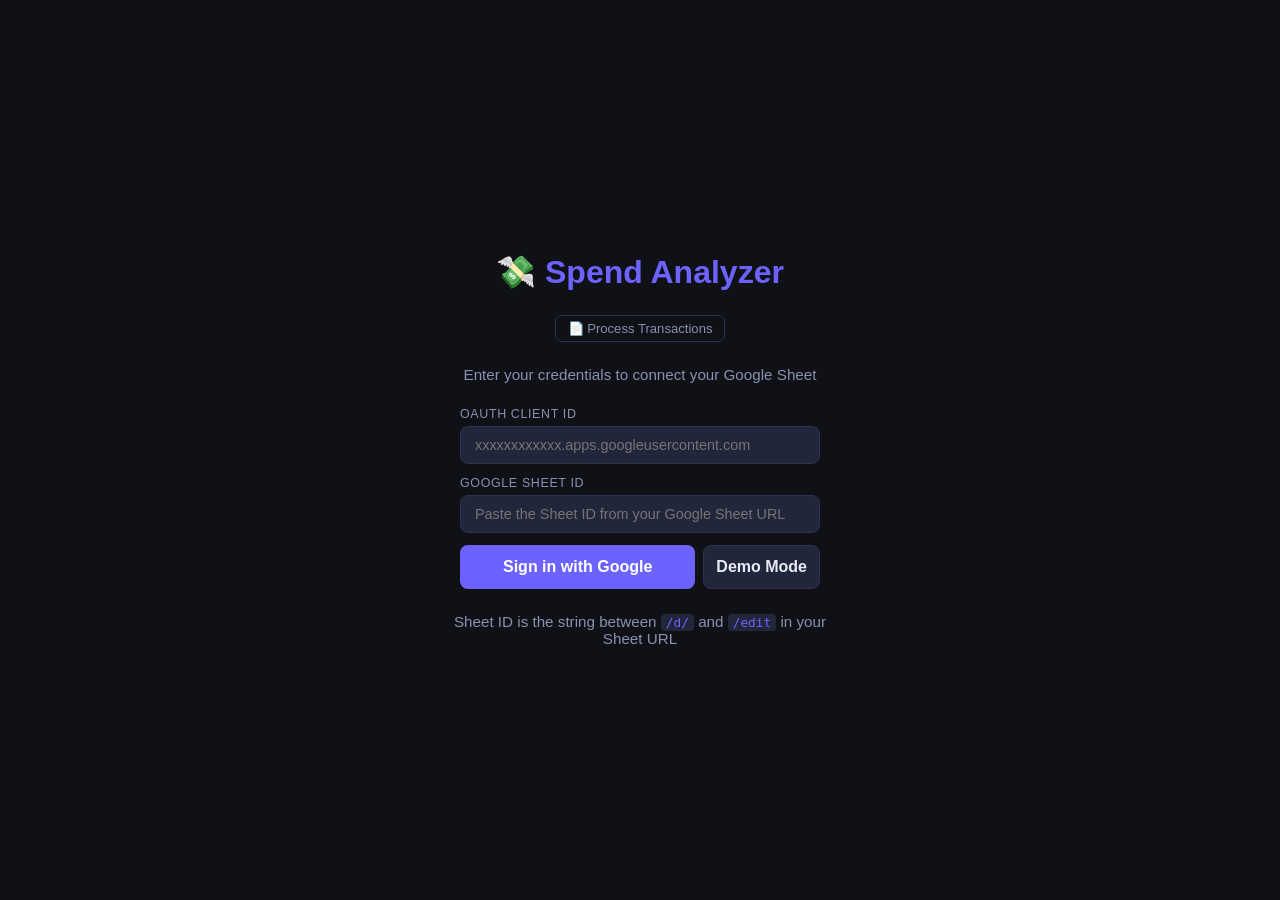
==== index.html @ cdbfe68d "Add demo mode" ====
<!DOCTYPE html>
<html lang="en">
<head>
  <meta charset="UTF-8" />
  <meta name="viewport" content="width=device-width, initial-scale=1.0"/>
  <title>Spend Analyzer</title>
  <script src="https://accounts.google.com/gsi/client" async defer></script>
  <script src="./chart.umd.min.js"></script>
  <style>
    :root {
      --bg: #0f1117;
      --surface: #1a1d27;
      --surface2: #22263a;
      --accent: #6c63ff;
      --accent2: #ff6584;
      --text: #e8eaf6;
      --muted: #8892b0;
      --border: #2e3250;
      --green: #43e97b;
      --red: #ff6584;
    }
    * { box-sizing: border-box; margin: 0; padding: 0; }
    body { background: var(--bg); color: var(--text); font-family: 'Segoe UI', sans-serif; min-height: 100vh; }

    /* AUTH SCREEN */
    #auth-screen {
      display: flex; flex-direction: column; align-items: center; justify-content: center;
      height: 100vh; gap: 24px;
    }
    #auth-screen h1 { font-size: 2rem; color: var(--accent); }
    #auth-screen p { color: var(--muted); font-size: 0.95rem; }
    #config-form { display: flex; flex-direction: column; gap: 12px; width: 360px; }
    #config-form input {
      background: var(--surface2); border: 1px solid var(--border); color: var(--text);
      padding: 10px 14px; border-radius: 8px; font-size: 0.9rem; outline: none;
    }
    #config-form input:focus { border-color: var(--accent); }
    #signin-btn {
      background: var(--accent); color: white; border: none; padding: 12px;
      border-radius: 8px; font-size: 1rem; cursor: pointer; font-weight: 600;
      transition: opacity 0.2s; width: 100%;
    }
    #signin-btn:hover { opacity: 0.85; }
    #config-status { font-size: 0.8rem; color: var(--green); display: none; }
    #auth-error { color: var(--red); font-size: 0.85rem; display: none; }

    /* MAIN APP */
    #app { display: none; padding: 24px; max-width: 1400px; margin: 0 auto; }
    header {
      display: flex; align-items: center; justify-content: space-between;
      margin-bottom: 28px; flex-wrap: wrap; gap: 12px;
    }
    header h1 { font-size: 1.6rem; color: var(--accent); }
    .header-controls { display: flex; gap: 12px; align-items: center; flex-wrap: wrap; }
    select, button.ctrl-btn {
      background: var(--surface2); border: 1px solid var(--border); color: var(--text);
      padding: 8px 14px; border-radius: 8px; font-size: 0.85rem; cursor: pointer; outline: none;
    }
    select:focus, button.ctrl-btn:focus { border-color: var(--accent); }
    button.ctrl-btn:hover { background: var(--border); }
    #signout-btn { color: var(--muted); font-size: 0.8rem; }

    /* KPI CARDS */
    .kpi-grid { display: grid; grid-template-columns: repeat(auto-fit, minmax(180px, 1fr)); gap: 16px; margin-bottom: 28px; }
    .kpi-card {
      background: var(--surface); border: 1px solid var(--border); border-radius: 12px;
      padding: 20px; display: flex; flex-direction: column; gap: 6px;
    }
    .kpi-label { color: var(--muted); font-size: 0.78rem; text-transform: uppercase; letter-spacing: 0.05em; }
    .kpi-value { font-size: 1.6rem; font-weight: 700; color: var(--text); }
    .kpi-sub { color: var(--muted); font-size: 0.8rem; }

    /* CHARTS GRID */
    .charts-grid { display: grid; grid-template-columns: 1fr 1fr; gap: 20px; margin-bottom: 28px; }
    @media (max-width: 900px) { .charts-grid { grid-template-columns: 1fr; } }
    .chart-card {
      background: var(--surface); border: 1px solid var(--border); border-radius: 12px; padding: 20px;
    }
    .chart-card h3 { font-size: 0.9rem; color: var(--muted); margin-bottom: 16px; text-transform: uppercase; letter-spacing: 0.05em; }
    .chart-wrap { position: relative; height: 280px; }
    .chart-wrap-tall { position: relative; height: 320px; }
    .chart-full { grid-column: 1 / -1; }

    /* TABLE */
    .table-card {
      background: var(--surface); border: 1px solid var(--border); border-radius: 12px;
      padding: 20px; margin-bottom: 28px; overflow-x: auto;
    }
    .table-header { display: flex; justify-content: space-between; align-items: center; margin-bottom: 16px; flex-wrap: wrap; gap: 10px; }
    .table-header h3 { font-size: 0.9rem; color: var(--muted); text-transform: uppercase; letter-spacing: 0.05em; }
    #search-input {
      background: var(--surface2); border: 1px solid var(--border); color: var(--text);
      padding: 7px 12px; border-radius: 8px; font-size: 0.85rem; outline: none; width: 220px;
    }
    #search-input:focus { border-color: var(--accent); }
    table { width: 100%; border-collapse: collapse; font-size: 0.85rem; }
    th {
      text-align: left; padding: 10px 12px; color: var(--muted); font-weight: 600;
      border-bottom: 1px solid var(--border); cursor: pointer; user-select: none; white-space: nowrap;
    }
    th:hover { color: var(--accent); }
    td { padding: 9px 12px; border-bottom: 1px solid var(--border); color: var(--text); }
    tr:last-child td { border-bottom: none; }
    tr:hover td { background: var(--surface2); }
    .amount-cell { color: var(--accent2); font-weight: 600; }
    .category-badge {
      display: inline-block; padding: 2px 8px; border-radius: 20px;
      font-size: 0.75rem; background: var(--surface2); border: 1px solid var(--border);
    }
    .pagination { display: flex; justify-content: flex-end; align-items: center; gap: 10px; margin-top: 14px; font-size: 0.85rem; color: var(--muted); }
    .page-btn { background: var(--surface2); border: 1px solid var(--border); color: var(--text); padding: 5px 12px; border-radius: 6px; cursor: pointer; }
    .page-btn:disabled { opacity: 0.35; cursor: default; }

    /* LOADING */
    #loading { display: none; text-align: center; padding: 60px; color: var(--muted); }
    .spinner { width: 36px; height: 36px; border: 3px solid var(--border); border-top-color: var(--accent); border-radius: 50%; animation: spin 0.8s linear infinite; margin: 0 auto 16px; }
    @keyframes spin { to { transform: rotate(360deg); } }

    /* ── AUTH FORM LABELS ── */
    .field-group { display: flex; flex-direction: column; gap: 5px; }
    .field-group label { font-size: 0.78rem; color: var(--muted); text-transform: uppercase; letter-spacing: 0.05em; }
    .auth-hint { font-size: 0.75rem; color: var(--muted); max-width: 380px; text-align: center; }
    .auth-hint code { background: var(--surface2); padding: 1px 5px; border-radius: 4px; font-size: 0.8rem; color: var(--accent); }
    .btn-row { display:flex; gap:8px; }
    .btn-row #signin-btn { flex: 1 1 auto; width: auto; }
    .demo-mode-btn { background:var(--surface2); border:1px solid var(--border); color:var(--text); padding:12px; border-radius:8px; cursor:pointer; font-size: 1rem; font-weight: 600; }

    /* Make modal inputs match main config inputs */
    .modal-box input {
      background: var(--surface2); border: 1px solid var(--border); color: var(--text);
      padding: 10px 14px; border-radius: 8px; font-size: 0.9rem; outline: none; width: 100%;
    }
    .modal-box input:focus { border-color: var(--accent); }

    /* ── KPI INCOME/EXPENSE TINTS ── */
    .kpi-income { border-left: 3px solid #4caf91; }
    .kpi-expense { border-left: 3px solid #e05c5c; }
    .kpi-positive { color: #4caf91 !important; }
    .kpi-negative { color: #e05c5c !important; }

    /* ── MULTI-SELECT DROPDOWNS ── */
    .multi-select-wrapper { position: relative; display: inline-block; }
    .multi-select-trigger {
      background: var(--surface2); border: 1px solid var(--border); color: var(--text);
      padding: 8px 32px 8px 14px; border-radius: 8px; font-size: 0.85rem; cursor: pointer;
      user-select: none; white-space: nowrap; min-width: 140px; position: relative; display: inline-block;
    }
    .multi-select-trigger::after {
      content: "\25BE"; position: absolute; right: 12px; top: 50%; transform: translateY(-50%);
      color: var(--muted); pointer-events: none;
    }
    .multi-select-trigger.open { border-color: var(--accent); }
    .multi-select-dropdown {
      display: none; position: absolute; top: calc(100% + 6px); left: 0; z-index: 1000;
      background: var(--surface); border: 1px solid var(--border); border-radius: 10px;
      min-width: 210px; max-height: 300px; overflow-y: auto;
      box-shadow: 0 8px 32px #00000066; padding: 6px 0;
    }
    .multi-select-dropdown.open { display: block; }
    .ms-search {
      width: calc(100% - 16px); margin: 6px 8px 8px; padding: 7px 10px;
      background: var(--surface2); border: 1px solid var(--border); border-radius: 6px;
      color: var(--text); font-size: 0.82rem; outline: none; display: block;
    }
    .ms-search:focus { border-color: var(--accent); }
    .ms-actions { display: flex; gap: 8px; padding: 0 12px 8px; border-bottom: 1px solid var(--border); margin-bottom: 4px; }
    .ms-action-btn { font-size: 0.75rem; color: var(--accent); background: none; border: none; cursor: pointer; padding: 0; }
    .ms-action-btn:hover { text-decoration: underline; }
    .ms-option { display: flex; align-items: center; gap: 8px; padding: 7px 14px; cursor: pointer; font-size: 0.85rem; }
    .ms-option:hover { background: var(--surface2); }
    .ms-option input[type=checkbox] { accent-color: var(--accent); width: 14px; height: 14px; cursor: pointer; flex-shrink: 0; }
    .ms-option label { cursor: pointer; flex: 1; overflow: hidden; text-overflow: ellipsis; white-space: nowrap; }
    .ms-badge { background: var(--accent); color: white; border-radius: 10px; padding: 1px 7px; font-size: 0.72rem; font-weight: 700; margin-left: 4px; }

    /* ── CATEGORY TYPE MODAL ── */
    .modal-overlay {
      position: fixed; inset: 0; background: #00000099; z-index: 2000;
      display: flex; align-items: center; justify-content: center;
    }
    .modal-box {
      background: var(--surface); border: 1px solid var(--border); border-radius: 14px;
      padding: 28px; width: min(560px, 92vw); max-height: 80vh;
      display: flex; flex-direction: column; gap: 14px;
      box-shadow: 0 16px 60px #00000088;
    }
    .modal-header { display: flex; justify-content: space-between; align-items: center; }
    .modal-header h2 { font-size: 1.1rem; font-weight: 700; }
    .modal-close { background: none; border: none; color: var(--muted); font-size: 1.2rem; cursor: pointer; }
    .modal-close:hover { color: var(--text); }
    .modal-hint { font-size: 0.82rem; color: var(--muted); }
    #cat-type-list { overflow-y: auto; flex: 1; display: flex; flex-direction: column; gap: 6px; }
    .cat-type-row {
      display: flex; align-items: center; justify-content: space-between;
      padding: 9px 12px; border-radius: 8px; background: var(--surface2);
    }
    .cat-type-name { font-size: 0.88rem; flex: 1; }
    .type-toggle { display: flex; border-radius: 6px; overflow: hidden; border: 1px solid var(--border); }
    .type-btn {
      padding: 5px 14px; font-size: 0.78rem; font-weight: 600; cursor: pointer;
      border: none; background: var(--surface); color: var(--muted); transition: all 0.15s;
    }
    .type-btn.active-expense { background: #e05c5c22; color: #e05c5c; }
    .type-btn.active-income  { background: #4caf9122; color: #4caf91; }

    .header-nav { display: flex; align-items: center; gap: 4px; }
    .nav-link { color: var(--muted); text-decoration: none; font-size: 0.82rem; padding: 5px 12px; border-radius: 7px; border: 1px solid var(--border); transition: color 0.15s, border-color 0.15s; white-space: nowrap; }
    .nav-link:hover { color: var(--accent); border-color: var(--accent); }
  </style>
</head>
<body>

<!-- AUTH SCREEN -->
<div id="auth-screen">
  <h1>&#x1F4B8; Spend Analyzer</h1>
      <nav class="header-nav"><a href="./process.html" class="nav-link">&#x1F4C4; Process Transactions</a></nav>
  <p>Enter your credentials to connect your Google Sheet</p>
  <div id="config-form">
    <div id="config-status">&#x2713; config.json found &mdash; values pre-filled</div>
    <div class="field-group">
      <label for="client-id-input">OAuth Client ID</label>
      <input type="text" id="client-id-input" placeholder="xxxxxxxxxxxx.apps.googleusercontent.com" autocomplete="off" spellcheck="false" />
    </div>
    <div class="field-group">
      <label for="sheet-id-input">Google Sheet ID</label>
      <input type="text" id="sheet-id-input" placeholder="Paste the Sheet ID from your Google Sheet URL" autocomplete="off" spellcheck="false" />
    </div>
    <div class="btn-row">
      <button id="signin-btn">Sign in with Google</button>
      <button id="demo-mode-btn" type="button" class="demo-mode-btn">Demo Mode</button>
    </div>
    <div id="auth-error"></div>
  </div>
  <p class="auth-hint">Sheet ID is the string between <code>/d/</code> and <code>/edit</code> in your Sheet URL</p>
</div>

<!-- LOADING -->
<div id="loading">
  <div class="spinner"></div>
  <p>Fetching your spending data...</p>
</div>

<!-- DEMO MODE MODAL -->
<div id="demo-overlay" class="modal-overlay" style="display:none">
  <div class="modal-box">
    <div class="modal-header">
      <h2>Demo Mode — Public Sheet</h2>
      <button class="modal-close" id="demo-close">&#x2715;</button>
    </div>
    <p class="modal-hint">Enter a public Google Sheet ID and comma-separated <code>gid</code> values for the tabs to ingest.</p>
    <div style="display:flex;flex-direction:column;gap:8px;">
      <div class="field-group">
        <label for="demo-sheet-id">Sheet ID</label>
        <input id="demo-sheet-id" type="text" placeholder="Public Sheet ID" />
      </div>
      <div class="field-group">
        <label for="demo-gids">gids (comma separated)</label>
        <input id="demo-gids" type="text" placeholder="e.g. 0,1" />
      </div>
      <div style="display:flex;gap:8px;justify-content:flex-end;margin-top:8px;">
        <button class="ctrl-btn" id="demo-load-btn">Load Demo</button>
        <button class="ctrl-btn" id="demo-cancel">Cancel</button>
      </div>
    </div>
  </div>
</div>

<!-- MAIN APP -->
<div id="app">
  <header>
    <h1>&#x1F4B8; Spend Analyzer</h1>
    <div class="header-controls">
      <div class="multi-select-wrapper" id="year-wrapper">
        <div class="multi-select-trigger" id="year-trigger">All Years</div>
        <div class="multi-select-dropdown" id="year-dropdown">
          <div class="ms-actions">
            <button class="ms-action-btn" data-ms="year" data-action="all">Select all</button>
            <button class="ms-action-btn" data-ms="year" data-action="clear">Clear all</button>
          </div>
          <div id="year-options"></div>
        </div>
      </div>
      <div class="multi-select-wrapper" id="month-wrapper">
        <div class="multi-select-trigger" id="month-trigger">All Months</div>
        <div class="multi-select-dropdown" id="month-dropdown">
          <div class="ms-actions">
            <button class="ms-action-btn" data-ms="month" data-action="all">Select all</button>
            <button class="ms-action-btn" data-ms="month" data-action="clear">Clear all</button>
          </div>
          <div id="month-options"></div>
        </div>
      </div>
      <div class="multi-select-wrapper" id="owner-wrapper">
        <div class="multi-select-trigger" id="owner-trigger">All Owners</div>
        <div class="multi-select-dropdown" id="owner-dropdown">
          <input class="ms-search" id="owner-search" type="text" placeholder="Search&#x2026;" />
          <div class="ms-actions">
            <button class="ms-action-btn" data-ms="owner" data-action="all">Select all</button>
            <button class="ms-action-btn" data-ms="owner" data-action="clear">Clear all</button>
          </div>
          <div id="owner-options"></div>
        </div>
      </div>
      <div class="multi-select-wrapper" id="cat-wrapper">
        <div class="multi-select-trigger" id="cat-trigger">All Categories</div>
        <div class="multi-select-dropdown" id="cat-dropdown">
          <input class="ms-search" id="cat-search" type="text" placeholder="Search&#x2026;" />
          <div class="ms-actions">
            <button class="ms-action-btn" data-ms="cat" data-action="all">Select all</button>
            <button class="ms-action-btn" data-ms="cat" data-action="clear">Clear all</button>
          </div>
          <div id="cat-options"></div>
        </div>
      </div>
      <button class="ctrl-btn" id="cat-type-btn">&#x2699;&#xFE0F; Categories</button>
      <button class="ctrl-btn" id="refresh-btn">&#x27F3; Refresh</button>
      <button class="ctrl-btn" id="signout-btn">Sign Out</button>
    </div>
  </header>

  <!-- KPIs -->
  <div class="kpi-grid">
    <div class="kpi-card kpi-income">
      <div class="kpi-label">Total Income</div>
      <div class="kpi-value" id="kpi-income">&#x2014;</div>
      <div class="kpi-sub" id="kpi-income-sub"></div>
    </div>
    <div class="kpi-card kpi-expense">
      <div class="kpi-label">Total Expenses</div>
      <div class="kpi-value" id="kpi-expenses">&#x2014;</div>
      <div class="kpi-sub" id="kpi-expenses-sub"></div>
    </div>
    <div class="kpi-card">
      <div class="kpi-label">Net</div>
      <div class="kpi-value" id="kpi-net">&#x2014;</div>
      <div class="kpi-sub" id="kpi-net-sub"></div>
    </div>
    <div class="kpi-card">
      <div class="kpi-label">Avg Expenses / Month</div>
      <div class="kpi-value" id="kpi-avg-month">&#x2014;</div>
      <div class="kpi-sub" id="kpi-avg-sub"></div>
    </div>
    <div class="kpi-card">
      <div class="kpi-label">Top Expense Category</div>
      <div class="kpi-value" id="kpi-top-cat" style="font-size:1.1rem">&#x2014;</div>
      <div class="kpi-sub" id="kpi-top-cat-sub"></div>
    </div>
    <div class="kpi-card">
      <div class="kpi-label">Transactions</div>
      <div class="kpi-value" id="kpi-txns">&#x2014;</div>
      <div class="kpi-sub" id="kpi-txns-sub"></div>
    </div>
  </div>

  <!-- CATEGORY TYPE MODAL -->
  <div id="cat-type-overlay" class="modal-overlay" style="display:none">
    <div class="modal-box">
      <div class="modal-header">
        <h2>Category Type Mapping</h2>
        <button class="modal-close" id="cat-type-close">&#x2715;</button>
      </div>
      <p class="modal-hint">Toggle each category between <strong>Expense</strong> and <strong>Income</strong>. Changes apply immediately.</p>
      <div id="cat-type-list"></div>
    </div>
  </div>

<!-- CHARTS -->
  <div class="charts-grid">
    <div class="chart-card chart-full">
      <h3>Monthly Net Trend</h3>
      <div class="chart-wrap"><canvas id="chart-trend"></canvas></div>
    </div>
    <div class="chart-card">
      <h3>Monthly Expense Trend</h3>
      <div class="chart-wrap"><canvas id="chart-expense-trend"></canvas></div>
    </div>
    <div class="chart-card">
      <h3>Monthly Income Trend</h3>
      <div class="chart-wrap"><canvas id="chart-income-trend"></canvas></div>
    </div>
    <div class="chart-card">
      <h3>Expense by Category</h3>
      <div class="chart-wrap-tall"><canvas id="chart-category-donut"></canvas></div>
    </div>
    <div class="chart-card">
      <h3>Top Expense Categories</h3>
      <div class="chart-wrap"><canvas id="chart-category-bar"></canvas></div>
    </div>
    <div class="chart-card chart-full">
      <h3>Month-over-Month Expenses</h3>
      <div class="chart-wrap-tall"><canvas id="chart-category-month"></canvas></div>
    </div>
  </div>

  <!-- TABLE -->
  <div class="table-card">
    <div class="table-header">
      <h3>Transactions</h3>
      <input type="text" id="search-input" placeholder="Search description, category&#x2026;" />
    </div>
    <table id="txn-table">
      <thead>
        <tr>
          <th data-col="date">Date &#x21D5;</th>
          <th data-col="description">Description &#x21D5;</th>
          <th data-col="amount">Amount &#x21D5;</th>
          <th data-col="category">Category &#x21D5;</th>
          <th data-col="account">Account &#x21D5;</th>
          <th data-col="accountOwner">Owner &#x21D5;</th>
          <th data-col="notes">Notes</th>
        </tr>
      </thead>
      <tbody id="txn-tbody"></tbody>
    </table>
    <div class="pagination">
      <span id="page-info"></span>
      <button class="page-btn" id="prev-btn">&#x2039; Prev</button>
      <button class="page-btn" id="next-btn">Next &#x203A;</button>
    </div>
  </div>
</div>

<script>
// ─── CONFIG LOADING ───────────────────────────────────────────────────────────
// Reads CLIENT_ID and SHEET_ID from config.json sitting next to this file.
// config.json format:
// {
//   "clientId": "YOUR_CLIENT_ID.apps.googleusercontent.com",
//   "sheetId":  "YOUR_GOOGLE_SHEET_ID"
// }

let CONFIG = {};

async function loadConfig() {
  try {
    const res = await fetch('./config.json');
    if (!res.ok) throw new Error('no config');
    CONFIG = await res.json();
    let prefilled = false;
    if (CONFIG.clientId) { document.getElementById('client-id-input').value = CONFIG.clientId; prefilled = true; }
    if (CONFIG.sheetId)  { document.getElementById('sheet-id-input').value  = CONFIG.sheetId;  prefilled = true; }
    if (prefilled) document.getElementById('config-status').style.display = 'block';
  } catch {
    // No config.json — boxes left blank for manual entry
  }
}

// ─── STATE ────────────────────────────────────────────────────────────────────
let accessToken = null;
let allData = [];
let filteredData = [];
let sortCol = 'date';
let sortDir = 'desc';
let currentPage = 1;
const PAGE_SIZE = 25;
let charts = {};

const MONTHS = ['Jan','Feb','Mar','Apr','May','Jun','Jul','Aug','Sep','Oct','Nov','Dec'];
const PALETTE = [
  '#6c63ff','#ff6584','#43e97b','#f7971e','#38f9d7','#fa709a',
  '#a18cd1','#ffecd2','#96fbc4','#f093fb','#4facfe','#43cbff'
];

// ─── INIT ─────────────────────────────────────────────────────────────────────
window.addEventListener('load', async () => {
  await loadConfig();
  document.getElementById('signin-btn').addEventListener('click', startSignIn);
  // Demo Mode button wiring
  const demoBtn = document.getElementById('demo-mode-btn');
  const demoOverlay = document.getElementById('demo-overlay');
  const demoClose = document.getElementById('demo-close');
  const demoCancel = document.getElementById('demo-cancel');
  const demoLoad = document.getElementById('demo-load-btn');
  const demoSheetInput = document.getElementById('demo-sheet-id');
  const demoGidsInput = document.getElementById('demo-gids');
  if (demoBtn) demoBtn.addEventListener('click', (e) => {
    e.stopPropagation();
    // Prefill public demo values
    if (demoSheetInput) demoSheetInput.value = '1Ub6uzHLCIEj7f4zMVY96VhFcR3gRoz9xt9j8hp86oLk';
    if (demoGidsInput) demoGidsInput.value = '0,1978512565';
    if (demoOverlay) demoOverlay.style.display = 'flex';
    if (demoSheetInput) demoSheetInput.focus();
  });
  if (demoClose) demoClose.addEventListener('click', () => demoOverlay.style.display = 'none');
  if (demoCancel) demoCancel.addEventListener('click', () => demoOverlay.style.display = 'none');
  if (demoOverlay) demoOverlay.addEventListener('click', (e) => { if (e.target === demoOverlay) demoOverlay.style.display = 'none'; });
  if (demoLoad) demoLoad.addEventListener('click', async () => {
    const sid = (demoSheetInput && demoSheetInput.value || '').trim();
    const gids = (demoGidsInput && demoGidsInput.value || '').split(',').map(s => s.trim()).filter(Boolean);
    if (!sid || gids.length === 0) { alert('Please enter sheet ID and at least one gid'); return; }
    demoOverlay.style.display = 'none';
    await loadPublicData(sid, gids);
  });
  initAllMultiSelects();
  document.getElementById('cat-type-btn').addEventListener('click', () => {
    document.getElementById('cat-type-overlay').style.display = 'flex';
  });
  document.getElementById('cat-type-close').addEventListener('click', () => {
    document.getElementById('cat-type-overlay').style.display = 'none';
  });
  document.getElementById('cat-type-overlay').addEventListener('click', (e) => {
    if (e.target === document.getElementById('cat-type-overlay'))
      document.getElementById('cat-type-overlay').style.display = 'none';
  });
});

// ─── AUTH ─────────────────────────────────────────────────────────────────────
let tokenClient;

function startSignIn() {
  const clientId = document.getElementById('client-id-input').value.trim();
  const sheetId  = document.getElementById('sheet-id-input').value.trim();
  if (!clientId) { showAuthError('Please enter your OAuth Client ID.'); return; }
  if (!sheetId)  { showAuthError('Please enter your Google Sheet ID.'); return; }

  tokenClient = google.accounts.oauth2.initTokenClient({
    client_id: clientId,
    scope: 'https://www.googleapis.com/auth/spreadsheets.readonly',
    callback: async (resp) => {
      if (resp.error) { showAuthError('Sign-in failed: ' + resp.error); return; }
      accessToken = resp.access_token;
      await loadAllData(sheetId);
    }
  });
  tokenClient.requestAccessToken({ prompt: 'consent' });
}

function showAuthError(msg) {
  const el = document.getElementById('auth-error');
  el.textContent = msg;
  el.style.display = 'block';
}

// ─── DATA FETCHING ────────────────────────────────────────────────────────────
async function loadAllData(sheetId) {
  document.getElementById('auth-screen').style.display = 'none';
  document.getElementById('loading').style.display = 'block';

  // Extend this array when you add new year tabs to your sheet
  const years = CONFIG.years || ['2023', '2024', '2025', '2026'];
  let combined = [];

  for (const year of years) {
    try {
      const range = encodeURIComponent(`${year}!A:H`);
      const url = `https://sheets.googleapis.com/v4/spreadsheets/${sheetId}/values/${range}`;
      const res = await fetch(url, { headers: { Authorization: `Bearer ${accessToken}` } });
      if (!res.ok) continue;
      const json = await res.json();
      const rows = json.values || [];
      if (rows.length < 2) continue;

      const headers = rows[0].map(h => h.trim().toLowerCase());
      const idx = {
        date:         headers.indexOf('date'),
        description:  headers.indexOf('description'),
        amount:       headers.indexOf('amount'),
        account:      headers.indexOf('account'),
        category:     headers.indexOf('category'),
        month:        headers.indexOf('month'),
        accountOwner: headers.indexOf('account owner'),
        notes:        headers.indexOf('notes'),
      };

      for (let i = 1; i < rows.length; i++) {
        const r = rows[i];
        const amount = parseFloat((r[idx.amount] || '0').replace(/[$,]/g, ''));
        if (!r[idx.date] || isNaN(amount) || amount === 0) continue;
        const parts = (r[idx.date] || '').split('/');
        const dateObj = parts.length === 3
          ? new Date(`${parts[2]}-${parts[0].padStart(2,'0')}-${parts[1].padStart(2,'0')}`)
          : null;
        combined.push({
          date:         r[idx.date] || '',
          dateObj,
          year:         parseInt(year),
          monthNum:     dateObj ? dateObj.getMonth() + 1 : null,
          description:  r[idx.description] || '',
          amount,
          account:      idx.account >= 0      ? (r[idx.account] || '')      : '',
          category:     idx.category >= 0     ? (r[idx.category] || 'Uncategorized') : 'Uncategorized',
          accountOwner: idx.accountOwner >= 0 ? (r[idx.accountOwner] || '') : '',
          notes:        idx.notes >= 0        ? (r[idx.notes] || '')        : '',
        });
      }
    } catch (e) {
      console.warn(`Could not load sheet tab "${year}":`, e);
    }
  }

  allData = combined.sort((a, b) => (b.dateObj || 0) - (a.dateObj || 0));
  document.getElementById('loading').style.display = 'none';
  document.getElementById('app').style.display = 'block';
  populateFilters();
  applyFiltersAndRender();
}

// ─── FILTERS ──────────────────────────────────────────────────────────────────
function populateFilters() {
  const years = [...new Set(allData.map(r => r.year))].sort((a,b) => b-a);
  populateMSOptions('year', years.map(y => ({ value: String(y), label: String(y) })));

  const MONTH_NAMES = ['January','February','March','April','May','June','July','August','September','October','November','December'];
  const monthNums = new Set(allData.map(r => r.monthNum).filter(Boolean));
  const months = MONTH_NAMES.map((name,i) => ({ value: String(i+1), label: name })).filter(m => monthNums.has(parseInt(m.value)));
  populateMSOptions('month', months);

  const owners = [...new Set(allData.map(r => r.accountOwner).filter(Boolean))].sort();
  populateMSOptions('owner', owners.map(o => ({ value: o, label: o })));

  const cats = [...new Set(allData.map(r => r.category))].sort();
  populateMSOptions('cat', cats.map(c => ({ value: c, label: c })));

  buildCategoryTypeDefaults(cats);
  renderCategoryTypeModal(cats);
}

function getFilters() { return {}; }

function applyFiltersAndRender() {
  filteredData = allData.filter(r => {
    if (excluded.year.size  > 0 && excluded.year.has(String(r.year)))      return false;
    if (excluded.month.size > 0 && excluded.month.has(String(r.monthNum))) return false;
    if (excluded.owner.size > 0 && excluded.owner.has(r.accountOwner))     return false;
    if (excluded.cat.size   > 0 && excluded.cat.has(r.category))           return false;
    const q = document.getElementById('search-input').value.toLowerCase();
    if (q && ![r.description, r.category, r.notes].some(s => (s||'').toLowerCase().includes(q))) return false;
    return true;
  });
  currentPage = 1;
  renderKPIs();
  renderCharts();
  renderTable();
}

// ─── DEMO / PUBLIC SHEETS LOADING ───────────────────────────────────────────
// Parse CSV text into array of rows (handles quoted fields)
function parseCSV(text) {
  const rows = [];
  let cur = [];
  let field = '';
  let inQuotes = false;
  for (let i = 0; i < text.length; i++) {
    const ch = text[i];
    const next = text[i+1];
    if (ch === '"') {
      if (inQuotes && next === '"') { field += '"'; i++; }
      else inQuotes = !inQuotes;
      continue;
    }
    if (ch === ',' && !inQuotes) {
      cur.push(field); field = ''; continue;
    }
    if ((ch === '\n' || ch === '\r') && !inQuotes) {
      if (field !== '' || cur.length > 0) { cur.push(field); rows.push(cur); cur = []; field = ''; }
      if (ch === '\r' && next === '\n') i++;
      continue;
    }
    field += ch;
  }
  if (field !== '' || cur.length > 0) { cur.push(field); rows.push(cur); }
  return rows.map(r => r.map(c => c.trim()));
}

async function loadPublicData(sheetId, gids) {
  document.getElementById('auth-screen').style.display = 'none';
  document.getElementById('loading').style.display = 'block';
  const combined = [];
  for (const gid of gids) {
    try {
      const url = `https://docs.google.com/spreadsheets/d/${sheetId}/gviz/tq?tqx=out:csv&gid=${encodeURIComponent(gid)}`;
      const res = await fetch(url);
      if (!res.ok) { console.warn('Failed to fetch gid', gid); continue; }
      const text = await res.text();
      const rows = parseCSV(text);
      if (!rows || rows.length < 2) continue;
      const headers = rows[0].map(h => h.trim().toLowerCase());
      const idx = {
        date:         headers.indexOf('date'),
        description:  headers.indexOf('description'),
        amount:       headers.indexOf('amount'),
        account:      headers.indexOf('account'),
        category:     headers.indexOf('category'),
        month:        headers.indexOf('month'),
        accountOwner: headers.indexOf('account owner'),
        notes:        headers.indexOf('notes'),
      };
      for (let i = 1; i < rows.length; i++) {
        const r = rows[i];
        const rawAmt = (r[idx.amount] || '0').replace(/[$,]/g, '');
        const amount = parseFloat(rawAmt);
        if (!r[idx.date] || isNaN(amount) || amount === 0) continue;
        const parts = (r[idx.date] || '').split('/');
        const dateObj = parts.length === 3
          ? new Date(`${parts[2]}-${parts[0].padStart(2,'0')}-${parts[1].padStart(2,'0')}`)
          : new Date(r[idx.date]);
        const year = dateObj && !isNaN(dateObj) ? dateObj.getFullYear() : null;
        combined.push({
          date:         r[idx.date] || '',
          dateObj,
          year,
          monthNum:     dateObj && !isNaN(dateObj) ? dateObj.getMonth() + 1 : null,
          description:  r[idx.description] || '',
          amount,
          account:      idx.account >= 0      ? (r[idx.account] || '')      : '',
          category:     idx.category >= 0     ? (r[idx.category] || 'Uncategorized') : 'Uncategorized',
          accountOwner: idx.accountOwner >= 0 ? (r[idx.accountOwner] || '') : '',
          notes:        idx.notes >= 0        ? (r[idx.notes] || '')        : '',
        });
      }
    } catch (e) {
      console.warn('Could not load public gid', gid, e);
    }
  }
  allData = combined.sort((a,b) => (b.dateObj || 0) - (a.dateObj || 0));
  document.getElementById('loading').style.display = 'none';
  document.getElementById('app').style.display = 'block';
  populateFilters();
  applyFiltersAndRender();
}

// ─── KPIs ─────────────────────────────────────────────────────────────────────
function fmt(n) {
  return '$' + n.toLocaleString('en-US', { minimumFractionDigits: 2, maximumFractionDigits: 2 });
}

function renderKPIs() {
  const incomeRows  = filteredData.filter(r => (categoryTypes[r.category] || 'Expense') === 'Income');
  const expenseRows = filteredData.filter(r => (categoryTypes[r.category] || 'Expense') === 'Expense');

  const totalIncome  = incomeRows.reduce((s,r)  => s + r.amount, 0);
  const totalExpense = expenseRows.reduce((s,r) => s + r.amount, 0);
  const net = totalIncome + totalExpense; // expenses are typically negative, so this is income - |expenses|

  document.getElementById('kpi-income').textContent      = fmt(totalIncome);
  document.getElementById('kpi-income-sub').textContent  = `${incomeRows.length} transactions`;
  document.getElementById('kpi-expenses').textContent    = fmt(Math.abs(totalExpense));
  document.getElementById('kpi-expenses-sub').textContent= `${expenseRows.length} transactions`;

  const netEl = document.getElementById('kpi-net');
  netEl.textContent = fmt(net);
  netEl.className = 'kpi-value ' + (net >= 0 ? 'kpi-positive' : 'kpi-negative');
  document.getElementById('kpi-net-sub').textContent = net >= 0 ? 'Surplus' : 'Deficit';

  const monthKeys  = [...new Set(expenseRows.filter(r => r.monthNum).map(r => `${r.year}-${r.monthNum}`))];
  const avgExpense = monthKeys.length ? totalExpense / monthKeys.length : totalExpense;
  document.getElementById('kpi-avg-month').textContent = fmt(Math.abs(avgExpense));
  document.getElementById('kpi-avg-sub').textContent   = `over ${monthKeys.length} month${monthKeys.length !== 1 ? 's' : ''}`;

  // Top expense category by absolute spend
  const catGroups = groupBy(expenseRows, r => r.category);
  const topCat    = Object.entries(catGroups).sort((a,b) => Math.abs(sumArr(b[1])) - Math.abs(sumArr(a[1])))[0];
  if (topCat) {
    document.getElementById('kpi-top-cat').textContent     = topCat[0];
    document.getElementById('kpi-top-cat-sub').textContent = fmt(Math.abs(sumArr(topCat[1])));
  }

  document.getElementById('kpi-txns').textContent     = filteredData.length.toLocaleString();
  document.getElementById('kpi-txns-sub').textContent  = `${incomeRows.length} income · ${expenseRows.length} expense`;
}

// ─── CHARTS ───────────────────────────────────────────────────────────────────
function destroyChart(id) { if (charts[id]) { charts[id].destroy(); delete charts[id]; } }
function renderCharts() {
  renderNetTrendChart();
  renderExpenseTrendChart();
  renderIncomeTrendChart();
  renderCategoryDonut();
  renderCategoryBar();
  renderCategoryMonthChart();
}

function renderNetTrendChart() {
  destroyChart('trend');
  const keys    = [...new Set(filteredData.filter(r => r.monthNum).map(r => `${r.year}-${String(r.monthNum).padStart(2, '0')}`))].sort();
  const labels  = keys.map(k => { const [y, m] = k.split('-'); return `${MONTHS[parseInt(m) - 1]} ${y}`; });
  const netData = keys.map(k => {
    const [y, m] = k.split('-');
    const inc = sumArr(filteredData.filter(r => r.monthNum === parseInt(m) && r.year === parseInt(y) && (categoryTypes[r.category] || 'Expense') === 'Income'));
    const exp = sumArr(filteredData.filter(r => r.monthNum === parseInt(m) && r.year === parseInt(y) && (categoryTypes[r.category] || 'Expense') === 'Expense'));
    return inc + exp;
  });
  charts['trend'] = new Chart(document.getElementById('chart-trend'), {
    type: 'line',
    data: { labels, datasets: [
      { label: 'Net', data: netData, borderColor: PALETTE[2], backgroundColor: PALETTE[2] + '22', fill: true, tension: 0.4, pointRadius: 4, pointBackgroundColor: PALETTE[2] },
    ]},
    options: { ...baseOpts(),
      scales: {
        x: { ...axisStyle(), ticks: { ...tickStyle() } },
        y: { ...axisStyle(), ticks: { ...tickStyle(), callback: v => '$' + v.toLocaleString() } }
      }
    }
  });
}

function renderExpenseTrendChart() {
  destroyChart('exptrend');
  const rows   = filteredData.filter(r => (categoryTypes[r.category] || 'Expense') === 'Expense' && r.monthNum);
  const keys   = [...new Set(rows.map(r => `${r.year}-${String(r.monthNum).padStart(2, '0')}`))].sort();
  const labels = keys.map(k => { const [y, m] = k.split('-'); return `${MONTHS[parseInt(m) - 1]} ${y}`; });
  const values = keys.map(k => {
    const [y, m] = k.split('-');
    return Math.abs(sumArr(rows.filter(r => r.monthNum === parseInt(m) && r.year === parseInt(y))));
  });
  charts['exptrend'] = new Chart(document.getElementById('chart-expense-trend'), {
    type: 'line',
    data: { labels, datasets: [{ label: 'Expenses', data: values, borderColor: '#e05c5c', backgroundColor: '#e05c5c22', fill: true, tension: 0.4, pointRadius: 4, pointBackgroundColor: '#e05c5c' }] },
    options: { ...baseOpts(),
      scales: {
x: { ...axisStyle(), ticks: { ...tickStyle() } },
        y: { ...axisStyle(), ticks: { ...tickStyle(), callback: v => '$' + v.toLocaleString() } }
      }
    }
  });
}

function renderIncomeTrendChart() {
  destroyChart('inctrend');
  const rows   = filteredData.filter(r => (categoryTypes[r.category] || 'Expense') === 'Income' && r.monthNum);
  const keys   = [...new Set(rows.map(r => `${r.year}-${String(r.monthNum).padStart(2, '0')}`))].sort();
  const labels = keys.map(k => { const [y, m] = k.split('-'); return `${MONTHS[parseInt(m) - 1]} ${y}`; });
  const values = keys.map(k => {
    const [y, m] = k.split('-');
    return sumArr(rows.filter(r => r.monthNum === parseInt(m) && r.year === parseInt(y)));
  });
  charts['inctrend'] = new Chart(document.getElementById('chart-income-trend'), {
    type: 'line',
    data: { labels, datasets: [{ label: 'Income', data: values, borderColor: '#4caf91', backgroundColor: '#4caf9122', fill: true, tension: 0.4, pointRadius: 4, pointBackgroundColor: '#4caf91' }] },
    options: { ...baseOpts(),
      scales: {
        x: { ...axisStyle(), ticks: { ...tickStyle() } },
        y: { ...axisStyle(), ticks: { ...tickStyle(), callback: v => '$' + v.toLocaleString() } }
      }
    }
  });
}

function renderCategoryDonut() {
  destroyChart('donut');
  const rows   = filteredData.filter(r => (categoryTypes[r.category] || 'Expense') === 'Expense');
  const sorted = Object.entries(groupBy(rows, r => r.category))
    .map(([cat, recs]) => [cat, Math.abs(sumArr(recs))]).sort((a, b) => b[1] - a[1]);
  const palette = sorted.map((_, i) => PALETTE[i % PALETTE.length]);
  charts['donut'] = new Chart(document.getElementById('chart-category-donut'), {
    type: 'doughnut',
    data: { labels: sorted.map(e => e[0]), datasets: [{ data: sorted.map(e => e[1]), backgroundColor: palette, borderWidth: 0 }] },
    options: { ...baseOpts(), layout: { padding: 8 },
      plugins: { ...baseOpts().plugins,
        legend: { position: 'bottom', labels: { color: '#8892b0', font: { size: 11 }, boxWidth: 12, padding: 10,
          generateLabels: chart => chart.data.labels.map((lbl, i) => ({
            text: lbl.length > 24 ? lbl.slice(0, 23) + '…' : lbl,
            fillStyle: chart.data.datasets[0].backgroundColor[i], fontColor: '#8892b0', hidden: false, index: i })) } },
        tooltip: { callbacks: { label: c => ` ${c.label}: ${fmt(c.raw)}` } } } }
  });
}

function renderCategoryBar() {
  destroyChart('catbar');
  const rows   = filteredData.filter(r => (categoryTypes[r.category] || 'Expense') === 'Expense');
  const sorted = Object.entries(groupBy(rows, r => r.category))
    .map(([cat, recs]) => [cat, Math.abs(sumArr(recs))]).sort((a, b) => b[1] - a[1]).slice(0, 10);
  charts['catbar'] = new Chart(document.getElementById('chart-category-bar'), {
    type: 'bar',
    data: { labels: sorted.map(e => e[0]), datasets: [{ data: sorted.map(e => e[1]), backgroundColor: PALETTE, borderRadius: 6 }] },
    options: { ...baseOpts(), plugins: { ...baseOpts().plugins, legend: { display: false } },
      scales: { x: { ...axisStyle(), ticks: { ...tickStyle(), maxRotation: 35 } }, y: { ...axisStyle(), ticks: { ...tickStyle(), callback: v => '$' + v.toLocaleString() } } } }
  });
}

function renderCategoryMonthChart() {
  destroyChart('catmonth');
  const rows    = filteredData.filter(r => (categoryTypes[r.category] || 'Expense') === 'Expense');
  const topCats = Object.entries(groupBy(rows, r => r.category))
    .sort((a, b) => Math.abs(sumArr(b[1])) - Math.abs(sumArr(a[1]))).slice(0, 6).map(e => e[0]);
  const monthKeys = [...new Set(rows.filter(r => r.monthNum).map(r => `${r.year}-${String(r.monthNum).padStart(2, '0')}`))].sort();
  const labels    = monthKeys.map(k => { const [y, m] = k.split('-'); return `${MONTHS[parseInt(m) - 1]} ${y.slice(2)}`; });
  const datasets  = topCats.map((cat, i) => ({
    label: cat,
    data: monthKeys.map(k => {
      const [y, m] = k.split('-');
      return Math.abs(sumArr(rows.filter(r => r.category === cat && r.year === parseInt(y) && r.monthNum === parseInt(m))));
    }),
    backgroundColor: PALETTE[i % PALETTE.length] + 'cc', borderRadius: 4,
  }));
  charts['catmonth'] = new Chart(document.getElementById('chart-category-month'), {
    type: 'bar', data: { labels, datasets },
    options: { ...baseOpts(), scales: {
      x: { stacked: true, ...axisStyle(), ticks: tickStyle() },
      y: { stacked: true, ...axisStyle(), ticks: { ...tickStyle(), callback: v => '$' + v.toLocaleString() } } } }
  });
}

function baseOpts() {
  return {
    responsive: true, maintainAspectRatio: false,
    plugins: { legend: { display: false }, tooltip: { backgroundColor: '#22263a', titleColor: '#e8eaf6', bodyColor: '#8892b0', borderColor: '#2e3250', borderWidth: 1 } }
  };
}
function axisStyle() { return { grid: { color: '#2e3250' }, border: { color: '#2e3250' } }; }
function tickStyle() { return { color: '#8892b0', font: { size: 11 } }; }

// ─── TABLE ────────────────────────────────────────────────────────────────────
function renderTable() {
  let data = [...filteredData].sort((a, b) => {
    let av = sortCol === 'date' ? (a.dateObj || 0) : sortCol === 'amount' ? a.amount : (a[sortCol] || '');
    let bv = sortCol === 'date' ? (b.dateObj || 0) : sortCol === 'amount' ? b.amount : (b[sortCol] || '');
    if (av < bv) return sortDir === 'asc' ? -1 : 1;
    if (av > bv) return sortDir === 'asc' ?  1 : -1;
    return 0;
  });

  const total = data.length;
  const start = (currentPage - 1) * PAGE_SIZE;
  const page  = data.slice(start, start + PAGE_SIZE);
  document.getElementById('txn-tbody').innerHTML = page.map(r => `
    <tr>
      <td>${r.date}</td>
      <td>${esc(r.description)}</td>
      <td class="amount-cell">${fmt(r.amount)}</td>
      <td><span class="category-badge">${esc(r.category)}</span></td>
      <td>${esc(r.account)}</td>
      <td>${esc(r.accountOwner)}</td>
      <td style="color:var(--muted);font-size:0.8rem">${esc(r.notes)}</td>
    </tr>`).join('');

  document.getElementById('page-info').textContent = total
    ? `${start + 1}–${Math.min(start + PAGE_SIZE, total)} of ${total}`
    : 'No results';
  document.getElementById('prev-btn').disabled = currentPage === 1;
  document.getElementById('next-btn').disabled = start + PAGE_SIZE >= total;
}

document.querySelectorAll('th[data-col]').forEach(th => {
  th.addEventListener('click', () => {
    const col = th.dataset.col;
    sortDir = sortCol === col ? (sortDir === 'asc' ? 'desc' : 'asc') : 'desc';
    sortCol = col;
    renderTable();
  });
});

document.getElementById('prev-btn').addEventListener('click', () => { currentPage--; renderTable(); });
document.getElementById('next-btn').addEventListener('click', () => { currentPage++; renderTable(); });
document.getElementById('search-input').addEventListener('input', applyFiltersAndRender);

document.getElementById('refresh-btn').addEventListener('click', () => {
  const sheetId = document.getElementById('sheet-id-input').value.trim();
  if (sheetId && accessToken) loadAllData(sheetId);
});

document.getElementById('signout-btn').addEventListener('click', () => {
  google.accounts.oauth2.revoke(accessToken, () => { location.reload(); });
});

// ─── UTILS ────────────────────────────────────────────────────────────────────
function groupBy(arr, fn) {
  return arr.reduce((acc, r) => { const k = fn(r); (acc[k] = acc[k] || []).push(r); return acc; }, {});
}
function sumArr(arr) {
  return arr.reduce((s, r) => s + (typeof r === 'object' ? r.amount : r), 0);
}
function esc(s) {
  return (s || '').replace(/&/g, '&amp;').replace(/</g, '&lt;').replace(/>/g, '&gt;');
}

// ─── CATEGORY TYPE MAPPING ────────────────────────────────────────────────────
// categoryTypes: { [categoryName]: 'Income' | 'Expense' }
// Default: any category whose name contains "income" (case-insensitive) → Income, else → Expense
let categoryTypes = {};

function buildCategoryTypeDefaults(cats) {
  cats.forEach(cat => {
    if (!(cat in categoryTypes)) {
      categoryTypes[cat] = /income/i.test(cat) ? 'Income' : 'Expense';
    }
  });
}

function renderCategoryTypeModal(cats) {
  const list = document.getElementById('cat-type-list');
  list.innerHTML = '';
  cats.forEach(cat => {
    const type = categoryTypes[cat] || 'Expense';
    const row  = document.createElement('div');
    row.className = 'cat-type-row';
    row.innerHTML =
      '<span class="cat-type-name">' + esc(cat) + '</span>' +
      '<div class="type-toggle">' +
        '<button class="type-btn ' + (type === 'Expense' ? 'active-expense' : '') + '" data-cat="' + esc(cat) + '" data-type="Expense">Expense</button>' +
        '<button class="type-btn ' + (type === 'Income'  ? 'active-income'  : '') + '" data-cat="' + esc(cat) + '" data-type="Income">Income</button>' +
      '</div>';
    row.querySelectorAll('.type-btn').forEach(btn => {
      btn.addEventListener('click', () => {
        const c = btn.dataset.cat, t = btn.dataset.type;
        categoryTypes[c] = t;
        // Update button states in this row
        row.querySelectorAll('.type-btn').forEach(b => {
          b.className = 'type-btn' +
            (b.dataset.type === 'Expense' && t === 'Expense' ? ' active-expense' : '') +
            (b.dataset.type === 'Income'  && t === 'Income'  ? ' active-income'  : '');
        });
        renderKPIs(); // live update KPIs, no need to re-filter
      });
    });
    list.appendChild(row);
  });
}

// ─── UNIFIED MULTI-SELECT ENGINE ─────────────────────────────────────────────
const excluded = { year: new Set(), month: new Set(), owner: new Set(), cat: new Set() };
const MS_CONFIG = {
  year:  { label: 'All Years',      singular: 'Year'     },
  month: { label: 'All Months',     singular: 'Month'    },
  owner: { label: 'All Owners',     singular: 'Owner'    },
  cat:   { label: 'All Categories', singular: 'Category' },
};
const MS_KEYS = ['year','month','owner','cat'];

function initAllMultiSelects() {
  MS_KEYS.forEach(key => {
    const trigger  = document.getElementById(key + '-trigger');
    const dropdown = document.getElementById(key + '-dropdown');
    const search   = document.getElementById(key + '-search');
    trigger.addEventListener('click', (e) => {
      e.stopPropagation();
      const wasOpen = dropdown.classList.contains('open');
      closeAllDropdowns();
      if (!wasOpen) {
        dropdown.classList.add('open');
        trigger.classList.add('open');
        if (search) { search.value = ''; filterMSSearch(key); search.focus(); }
      }
    });
    if (search) search.addEventListener('input', () => filterMSSearch(key));
  });

  document.querySelectorAll('.ms-action-btn[data-ms]').forEach(btn => {
    btn.addEventListener('click', (e) => {
      e.stopPropagation();
      const key = btn.dataset.ms, action = btn.dataset.action;
      const cbs = document.querySelectorAll('#' + key + '-options .ms-option input');
      if (action === 'all') {
        excluded[key].clear();
        cbs.forEach(cb => cb.checked = true);
      } else {
        cbs.forEach(cb => { cb.checked = false; excluded[key].add(cb.value); });
      }
      updateMSTrigger(key);
      applyFiltersAndRender();
      closeAllDropdowns();
    });
  });

  document.addEventListener('click', () => closeAllDropdowns());
}

function closeAllDropdowns() {
  MS_KEYS.forEach(k => {
    document.getElementById(k + '-dropdown').classList.remove('open');
    document.getElementById(k + '-trigger').classList.remove('open');
  });
}

function filterMSSearch(key) {
  const s = document.getElementById(key + '-search');
  if (!s) return;
  const q = s.value.toLowerCase();
  document.querySelectorAll('#' + key + '-options .ms-option').forEach(opt => {
    opt.style.display = opt.dataset.label.toLowerCase().includes(q) ? '' : 'none';
  });
}

function populateMSOptions(key, items) {
  const container = document.getElementById(key + '-options');
  container.innerHTML = '';
  excluded[key].clear();
  items.forEach(({ value, label }) => {
    const div = document.createElement('div');
    div.className = 'ms-option';
    div.dataset.label = label;
    const safeId  = key + '_' + value.replace(/[^a-zA-Z0-9]/g, '_');
    const safeVal = value.replace(/"/g, '&quot;');
    const safeLbl = label.replace(/</g, '&lt;');
    div.innerHTML = '<input type="checkbox" id="' + safeId + '" value="' + safeVal + '" checked>' +
                    '<label for="' + safeId + '">' + safeLbl + '</label>';
    div.addEventListener('click', (e) => e.stopPropagation());
    div.querySelector('input').addEventListener('change', (e) => {
      if (e.target.checked) excluded[key].delete(value);
      else excluded[key].add(value);
      updateMSTrigger(key);
      applyFiltersAndRender();
    });
    container.appendChild(div);
  });
  updateMSTrigger(key);
}

function updateMSTrigger(key) {
  const trigger = document.getElementById(key + '-trigger');
  const total   = document.querySelectorAll('#' + key + '-options .ms-option input').length;
  const checked = document.querySelectorAll('#' + key + '-options .ms-option input:checked').length;
  const cfg = MS_CONFIG[key];
  if (total === 0 || checked === total) {
    trigger.textContent = cfg.label;
  } else if (checked === 0) {
    trigger.textContent = 'No ' + cfg.singular + 's';
  } else {
    trigger.innerHTML = cfg.singular + 's <span class="ms-badge">' + checked + ' / ' + total + '</span>';
  }
}
</script>
</body>
</html>
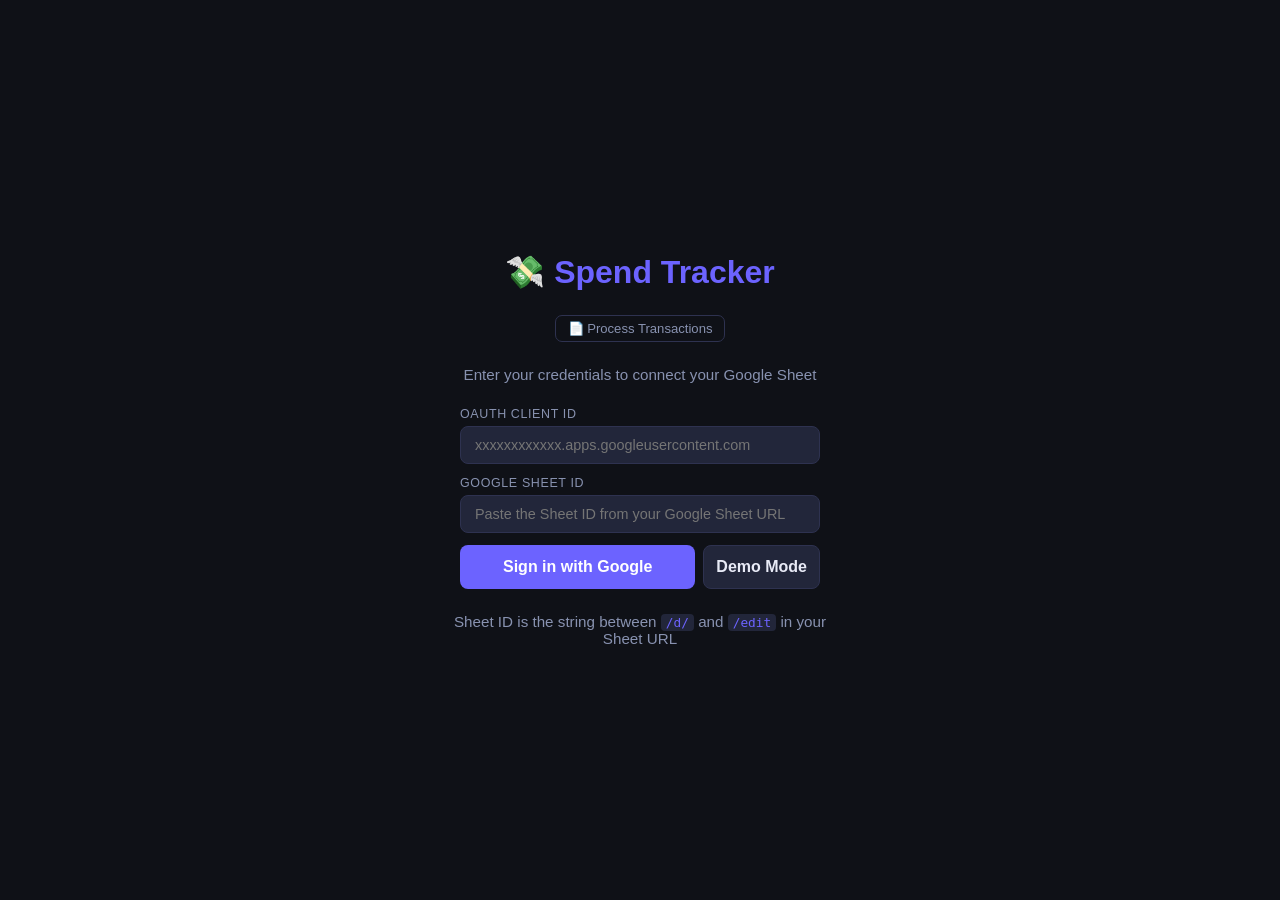
==== commit f2950ca1: "(1) fix when parsing date to assume local timezone and not utc+0. (2) fix citi processing to negate " ====
--- a/index.html
+++ b/index.html
@@ -3,7 +3,7 @@
 <head>
   <meta charset="UTF-8" />
   <meta name="viewport" content="width=device-width, initial-scale=1.0"/>
-  <title>Spend Analyzer</title>
+  <title>Spend Tracker</title>
   <script src="https://accounts.google.com/gsi/client" async defer></script>
   <script src="./chart.umd.min.js"></script>
   <style>
@@ -102,7 +102,10 @@
     td { padding: 9px 12px; border-bottom: 1px solid var(--border); color: var(--text); }
     tr:last-child td { border-bottom: none; }
     tr:hover td { background: var(--surface2); }
-    .amount-cell { color: var(--accent2); font-weight: 600; }
+    .amount-cell { font-weight: 600; }
+    .amount-cell.is-positive { color: #4caf91; }
+    .amount-cell.is-negative { color: #e05c5c; }
+
     .category-badge {
       display: inline-block; padding: 2px 8px; border-radius: 20px;
       font-size: 0.75rem; background: var(--surface2); border: 1px solid var(--border);
@@ -211,7 +214,7 @@
 
 <!-- AUTH SCREEN -->
 <div id="auth-screen">
-  <h1>&#x1F4B8; Spend Analyzer</h1>
+  <h1>&#x1F4B8; Spend Tracker</h1>
       <nav class="header-nav"><a href="./process.html" class="nav-link">&#x1F4C4; Process Transactions</a></nav>
   <p>Enter your credentials to connect your Google Sheet</p>
   <div id="config-form">
@@ -565,9 +568,9 @@
         const r = rows[i];
         const amount = parseFloat((r[idx.amount] || '0').replace(/[$,]/g, ''));
         if (!r[idx.date] || isNaN(amount) || amount === 0) continue;
-        const parts = (r[idx.date] || '').split('/');
+        const parts = r[idx.date].split('/');
         const dateObj = parts.length === 3
-          ? new Date(`${parts[2]}-${parts[0].padStart(2,'0')}-${parts[1].padStart(2,'0')}`)
+          ? new Date(parseInt(parts[2]), parseInt(parts[0]) - 1, parseInt(parts[1]))
           : null;
         combined.push({
           date:         r[idx.date] || '',
@@ -916,7 +919,7 @@
     <tr>
       <td>${r.date}</td>
       <td>${esc(r.description)}</td>
-      <td class="amount-cell">${fmt(r.amount)}</td>
+      <td class="amount-cell ${r.amount >= 0 ? 'is-positive' : 'is-negative'}">${fmt(r.amount)}</td>
       <td><span class="category-badge">${esc(r.category)}</span></td>
       <td>${esc(r.account)}</td>
       <td>${esc(r.accountOwner)}</td>
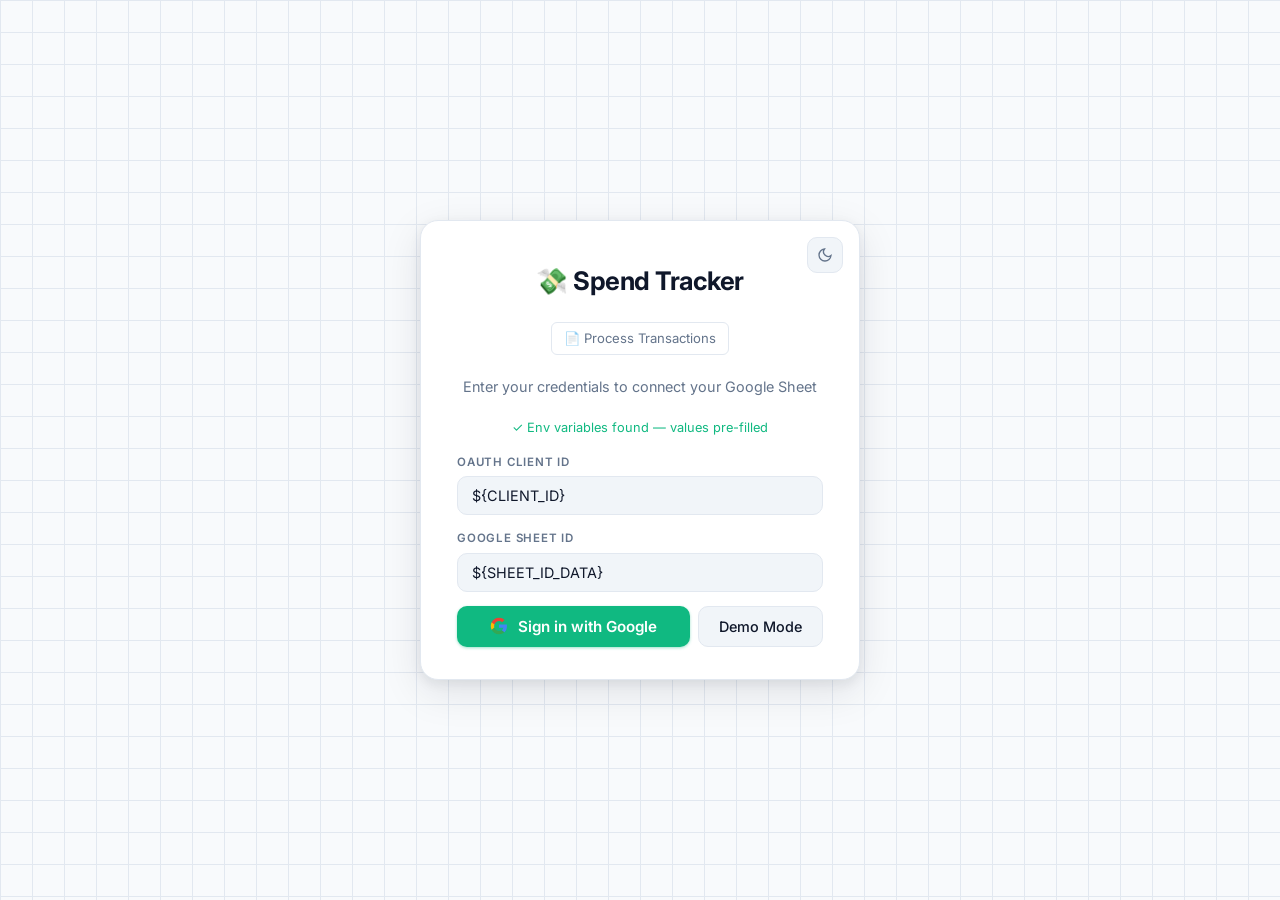
==== commit 2e7e379e: "first attempt at refactor and add new theme" ====
--- a/index.html
+++ b/index.html
@@ -4,220 +4,28 @@
   <meta charset="UTF-8" />
   <meta name="viewport" content="width=device-width, initial-scale=1.0"/>
   <title>Spend Tracker</title>
+  <script>
+    window.ENV = {
+      CLIENT_ID: "${CLIENT_ID}",
+      SHEET_ID_DATA: "${SHEET_ID_DATA}",
+      DOC_ID_CONFIG: "${DOC_ID_CONFIG}"
+    };
+  </script>
   <script src="https://accounts.google.com/gsi/client" async defer></script>
   <script src="./chart.umd.min.js"></script>
-  <style>
-    :root {
-      --bg: #0f1117;
-      --surface: #1a1d27;
-      --surface2: #22263a;
-      --accent: #6c63ff;
-      --accent2: #ff6584;
-      --text: #e8eaf6;
-      --muted: #8892b0;
-      --border: #2e3250;
-      --green: #43e97b;
-      --red: #ff6584;
-    }
-    * { box-sizing: border-box; margin: 0; padding: 0; }
-    body { background: var(--bg); color: var(--text); font-family: 'Segoe UI', sans-serif; min-height: 100vh; }
-
-    /* AUTH SCREEN */
-    #auth-screen {
-      display: flex; flex-direction: column; align-items: center; justify-content: center;
-      height: 100vh; gap: 24px;
-    }
-    #auth-screen h1 { font-size: 2rem; color: var(--accent); }
-    #auth-screen p { color: var(--muted); font-size: 0.95rem; }
-    #config-form { display: flex; flex-direction: column; gap: 12px; width: 360px; }
-    #config-form input {
-      background: var(--surface2); border: 1px solid var(--border); color: var(--text);
-      padding: 10px 14px; border-radius: 8px; font-size: 0.9rem; outline: none;
-    }
-    #config-form input:focus { border-color: var(--accent); }
-    #signin-btn {
-      background: var(--accent); color: white; border: none; padding: 12px;
-      border-radius: 8px; font-size: 1rem; cursor: pointer; font-weight: 600;
-      transition: opacity 0.2s; width: 100%;
-    }
-    #signin-btn:hover { opacity: 0.85; }
-    #config-status { font-size: 0.8rem; color: var(--green); display: none; }
-    #auth-error { color: var(--red); font-size: 0.85rem; display: none; }
-
-    /* MAIN APP */
-    #app { display: none; padding: 24px; max-width: 1400px; margin: 0 auto; }
-    header {
-      display: flex; align-items: center; justify-content: space-between;
-      margin-bottom: 28px; flex-wrap: wrap; gap: 12px;
-    }
-    header h1 { font-size: 1.6rem; color: var(--accent); }
-    .header-controls { display: flex; gap: 12px; align-items: center; flex-wrap: wrap; }
-    select, button.ctrl-btn {
-      background: var(--surface2); border: 1px solid var(--border); color: var(--text);
-      padding: 8px 14px; border-radius: 8px; font-size: 0.85rem; cursor: pointer; outline: none;
-    }
-    select:focus, button.ctrl-btn:focus { border-color: var(--accent); }
-    button.ctrl-btn:hover { background: var(--border); }
-    #signout-btn { color: var(--muted); font-size: 0.8rem; }
-
-    /* KPI CARDS */
-    .kpi-grid { display: grid; grid-template-columns: repeat(auto-fit, minmax(180px, 1fr)); gap: 16px; margin-bottom: 28px; }
-    .kpi-card {
-      background: var(--surface); border: 1px solid var(--border); border-radius: 12px;
-      padding: 20px; display: flex; flex-direction: column; gap: 6px;
-    }
-    .kpi-label { color: var(--muted); font-size: 0.78rem; text-transform: uppercase; letter-spacing: 0.05em; }
-    .kpi-value { font-size: 1.6rem; font-weight: 700; color: var(--text); }
-    .kpi-sub { color: var(--muted); font-size: 0.8rem; }
-
-    /* CHARTS GRID */
-    .charts-grid { display: grid; grid-template-columns: 1fr 1fr; gap: 20px; margin-bottom: 28px; }
-    @media (max-width: 900px) { .charts-grid { grid-template-columns: 1fr; } }
-    .chart-card {
-      background: var(--surface); border: 1px solid var(--border); border-radius: 12px; padding: 20px;
-    }
-    .chart-card h3 { font-size: 0.9rem; color: var(--muted); margin-bottom: 16px; text-transform: uppercase; letter-spacing: 0.05em; }
-    .chart-wrap { position: relative; height: 280px; }
-    .chart-wrap-tall { position: relative; height: 320px; }
-    .chart-full { grid-column: 1 / -1; }
-
-    /* TABLE */
-    .table-card {
-      background: var(--surface); border: 1px solid var(--border); border-radius: 12px;
-      padding: 20px; margin-bottom: 28px; overflow-x: auto;
-    }
-    .table-header { display: flex; justify-content: space-between; align-items: center; margin-bottom: 16px; flex-wrap: wrap; gap: 10px; }
-    .table-header h3 { font-size: 0.9rem; color: var(--muted); text-transform: uppercase; letter-spacing: 0.05em; }
-    #search-input {
-      background: var(--surface2); border: 1px solid var(--border); color: var(--text);
-      padding: 7px 12px; border-radius: 8px; font-size: 0.85rem; outline: none; width: 220px;
-    }
-    #search-input:focus { border-color: var(--accent); }
-    table { width: 100%; border-collapse: collapse; font-size: 0.85rem; }
-    th {
-      text-align: left; padding: 10px 12px; color: var(--muted); font-weight: 600;
-      border-bottom: 1px solid var(--border); cursor: pointer; user-select: none; white-space: nowrap;
-    }
-    th:hover { color: var(--accent); }
-    td { padding: 9px 12px; border-bottom: 1px solid var(--border); color: var(--text); }
-    tr:last-child td { border-bottom: none; }
-    tr:hover td { background: var(--surface2); }
-    .amount-cell { font-weight: 600; }
-    .amount-cell.is-positive { color: #4caf91; }
-    .amount-cell.is-negative { color: #e05c5c; }
-
-    .category-badge {
-      display: inline-block; padding: 2px 8px; border-radius: 20px;
-      font-size: 0.75rem; background: var(--surface2); border: 1px solid var(--border);
-    }
-    .pagination { display: flex; justify-content: flex-end; align-items: center; gap: 10px; margin-top: 14px; font-size: 0.85rem; color: var(--muted); }
-    .page-btn { background: var(--surface2); border: 1px solid var(--border); color: var(--text); padding: 5px 12px; border-radius: 6px; cursor: pointer; }
-    .page-btn:disabled { opacity: 0.35; cursor: default; }
-
-    /* LOADING */
-    #loading { display: none; text-align: center; padding: 60px; color: var(--muted); }
-    .spinner { width: 36px; height: 36px; border: 3px solid var(--border); border-top-color: var(--accent); border-radius: 50%; animation: spin 0.8s linear infinite; margin: 0 auto 16px; }
-    @keyframes spin { to { transform: rotate(360deg); } }
-
-    /* ── AUTH FORM LABELS ── */
-    .field-group { display: flex; flex-direction: column; gap: 5px; }
-    .field-group label { font-size: 0.78rem; color: var(--muted); text-transform: uppercase; letter-spacing: 0.05em; }
-    .auth-hint { font-size: 0.75rem; color: var(--muted); max-width: 380px; text-align: center; }
-    .auth-hint code { background: var(--surface2); padding: 1px 5px; border-radius: 4px; font-size: 0.8rem; color: var(--accent); }
-    .btn-row { display:flex; gap:8px; }
-    .btn-row #signin-btn { flex: 1 1 auto; width: auto; }
-    .demo-mode-btn { background:var(--surface2); border:1px solid var(--border); color:var(--text); padding:12px; border-radius:8px; cursor:pointer; font-size: 1rem; font-weight: 600; }
-
-    /* Make modal inputs match main config inputs */
-    .modal-box input {
-      background: var(--surface2); border: 1px solid var(--border); color: var(--text);
-      padding: 10px 14px; border-radius: 8px; font-size: 0.9rem; outline: none; width: 100%;
-    }
-    .modal-box input:focus { border-color: var(--accent); }
-
-    /* ── KPI INCOME/EXPENSE TINTS ── */
-    .kpi-income { border-left: 3px solid #4caf91; }
-    .kpi-expense { border-left: 3px solid #e05c5c; }
-    .kpi-positive { color: #4caf91 !important; }
-    .kpi-negative { color: #e05c5c !important; }
-
-    /* ── MULTI-SELECT DROPDOWNS ── */
-    .multi-select-wrapper { position: relative; display: inline-block; }
-    .multi-select-trigger {
-      background: var(--surface2); border: 1px solid var(--border); color: var(--text);
-      padding: 8px 32px 8px 14px; border-radius: 8px; font-size: 0.85rem; cursor: pointer;
-      user-select: none; white-space: nowrap; min-width: 140px; position: relative; display: inline-block;
-    }
-    .multi-select-trigger::after {
-      content: "\25BE"; position: absolute; right: 12px; top: 50%; transform: translateY(-50%);
-      color: var(--muted); pointer-events: none;
-    }
-    .multi-select-trigger.open { border-color: var(--accent); }
-    .multi-select-dropdown {
-      display: none; position: absolute; top: calc(100% + 6px); left: 0; z-index: 1000;
-      background: var(--surface); border: 1px solid var(--border); border-radius: 10px;
-      min-width: 210px; max-height: 300px; overflow-y: auto;
-      box-shadow: 0 8px 32px #00000066; padding: 6px 0;
-    }
-    .multi-select-dropdown.open { display: block; }
-    .ms-search {
-      width: calc(100% - 16px); margin: 6px 8px 8px; padding: 7px 10px;
-      background: var(--surface2); border: 1px solid var(--border); border-radius: 6px;
-      color: var(--text); font-size: 0.82rem; outline: none; display: block;
-    }
-    .ms-search:focus { border-color: var(--accent); }
-    .ms-actions { display: flex; gap: 8px; padding: 0 12px 8px; border-bottom: 1px solid var(--border); margin-bottom: 4px; }
-    .ms-action-btn { font-size: 0.75rem; color: var(--accent); background: none; border: none; cursor: pointer; padding: 0; }
-    .ms-action-btn:hover { text-decoration: underline; }
-    .ms-option { display: flex; align-items: center; gap: 8px; padding: 7px 14px; cursor: pointer; font-size: 0.85rem; }
-    .ms-option:hover { background: var(--surface2); }
-    .ms-option input[type=checkbox] { accent-color: var(--accent); width: 14px; height: 14px; cursor: pointer; flex-shrink: 0; }
-    .ms-option label { cursor: pointer; flex: 1; overflow: hidden; text-overflow: ellipsis; white-space: nowrap; }
-    .ms-badge { background: var(--accent); color: white; border-radius: 10px; padding: 1px 7px; font-size: 0.72rem; font-weight: 700; margin-left: 4px; }
-
-    /* ── CATEGORY TYPE MODAL ── */
-    .modal-overlay {
-      position: fixed; inset: 0; background: #00000099; z-index: 2000;
-      display: flex; align-items: center; justify-content: center;
-    }
-    .modal-box {
-      background: var(--surface); border: 1px solid var(--border); border-radius: 14px;
-      padding: 28px; width: min(560px, 92vw); max-height: 80vh;
-      display: flex; flex-direction: column; gap: 14px;
-      box-shadow: 0 16px 60px #00000088;
-    }
-    .modal-header { display: flex; justify-content: space-between; align-items: center; }
-    .modal-header h2 { font-size: 1.1rem; font-weight: 700; }
-    .modal-close { background: none; border: none; color: var(--muted); font-size: 1.2rem; cursor: pointer; }
-    .modal-close:hover { color: var(--text); }
-    .modal-hint { font-size: 0.82rem; color: var(--muted); }
-    #cat-type-list { overflow-y: auto; flex: 1; display: flex; flex-direction: column; gap: 6px; }
-    .cat-type-row {
-      display: flex; align-items: center; justify-content: space-between;
-      padding: 9px 12px; border-radius: 8px; background: var(--surface2);
-    }
-    .cat-type-name { font-size: 0.88rem; flex: 1; }
-    .type-toggle { display: flex; border-radius: 6px; overflow: hidden; border: 1px solid var(--border); }
-    .type-btn {
-      padding: 5px 14px; font-size: 0.78rem; font-weight: 600; cursor: pointer;
-      border: none; background: var(--surface); color: var(--muted); transition: all 0.15s;
-    }
-    .type-btn.active-expense { background: #e05c5c22; color: #e05c5c; }
-    .type-btn.active-income  { background: #4caf9122; color: #4caf91; }
-
-    .header-nav { display: flex; align-items: center; gap: 4px; }
-    .nav-link { color: var(--muted); text-decoration: none; font-size: 0.82rem; padding: 5px 12px; border-radius: 7px; border: 1px solid var(--border); transition: color 0.15s, border-color 0.15s; white-space: nowrap; }
-    .nav-link:hover { color: var(--accent); border-color: var(--accent); }
-  </style>
+  <link rel="stylesheet" href="./styles.css">
 </head>
+
 <body>
-
 <!-- AUTH SCREEN -->
 <div id="auth-screen">
+  <div class="login-card">
+  <button class="theme-toggle" data-theme-toggle aria-label="Toggle theme"></button>
   <h1>&#x1F4B8; Spend Tracker</h1>
       <nav class="header-nav"><a href="./process.html" class="nav-link">&#x1F4C4; Process Transactions</a></nav>
   <p>Enter your credentials to connect your Google Sheet</p>
   <div id="config-form">
+    <div id="env-status">&#x2713; Env variables found &mdash; values pre-filled</div>
     <div id="config-status">&#x2713; config.json found &mdash; values pre-filled</div>
     <div class="field-group">
       <label for="client-id-input">OAuth Client ID</label>
@@ -228,12 +36,20 @@
       <input type="text" id="sheet-id-input" placeholder="Paste the Sheet ID from your Google Sheet URL" autocomplete="off" spellcheck="false" />
     </div>
     <div class="btn-row">
-      <button id="signin-btn">Sign in with Google</button>
+      <button id="signin-btn">
+        <svg width="18" height="18" viewBox="0 0 24 24" aria-hidden="true">
+          <path d="M22.56 12.25c0-.78-.07-1.53-.2-2.25H12v4.26h5.92c-.26 1.37-1.04 2.53-2.21 3.31v2.77h3.57c2.08-1.92 3.28-4.74 3.28-8.09z" fill="#4285F4"/>
+          <path d="M12 23c2.97 0 5.46-.98 7.28-2.66l-3.57-2.77c-.98.66-2.23 1.06-3.71 1.06-2.86 0-5.29-1.93-6.16-4.53H2.18v2.84C3.99 20.53 7.7 23 12 23z" fill="#34A853"/>
+          <path d="M5.84 14.09c-.22-.66-.35-1.36-.35-2.09s.13-1.43.35-2.09V7.07H2.18C1.43 8.55 1 10.22 1 12s.43 3.45 1.18 4.93l3.66-2.84z" fill="#FBBC05"/>
+          <path d="M12 5.38c1.62 0 3.06.56 4.21 1.64l3.15-3.15C17.45 2.09 14.97 1 12 1 7.7 1 3.99 3.47 2.18 7.07l3.66 2.84c.87-2.6 3.3-4.53 6.16-4.53z" fill="#EA4335"/>
+        </svg>
+        Sign in with Google
+      </button>
       <button id="demo-mode-btn" type="button" class="demo-mode-btn">Demo Mode</button>
     </div>
     <div id="auth-error"></div>
   </div>
-  <p class="auth-hint">Sheet ID is the string between <code>/d/</code> and <code>/edit</code> in your Sheet URL</p>
+  </div>
 </div>
 
 <!-- LOADING -->
@@ -270,7 +86,7 @@
 <!-- MAIN APP -->
 <div id="app">
   <header>
-    <h1>&#x1F4B8; Spend Analyzer</h1>
+    <h1>&#x1F4B8; Spend Tracker</h1>
     <div class="header-controls">
       <div class="multi-select-wrapper" id="year-wrapper">
         <div class="multi-select-trigger" id="year-trigger">All Years</div>
@@ -316,7 +132,34 @@
       </div>
       <button class="ctrl-btn" id="cat-type-btn">&#x2699;&#xFE0F; Categories</button>
       <button class="ctrl-btn" id="refresh-btn">&#x27F3; Refresh</button>
-      <button class="ctrl-btn" id="signout-btn">Sign Out</button>
+      <div class="user-menu" id="user-menu">
+        <button class="user-menu-btn" id="user-menu-btn" aria-haspopup="true" aria-expanded="false">
+          <div class="user-avatar-circle" id="user-avatar">
+            <span id="user-initials">?</span>
+          </div>
+          <span class="user-menu-name" id="user-menu-name">Account</span>
+          <svg class="user-caret" viewBox="0 0 24 24" fill="none" stroke="currentColor" stroke-width="2" aria-hidden="true"><polyline points="6 9 12 15 18 9"/></svg>
+        </button>
+        <div class="user-dropdown-menu" id="user-dropdown-menu" role="menu">
+          <div class="user-dropdown-header">
+            <div class="ud-name" id="ud-name">—</div>
+            <div class="ud-email" id="ud-email">—</div>
+          </div>
+          <button class="ud-item" role="menuitem" id="ud-profile-btn">
+            <svg width="15" height="15" viewBox="0 0 24 24" fill="none" stroke="currentColor" stroke-width="2" aria-hidden="true"><path d="M20 21v-2a4 4 0 0 0-4-4H8a4 4 0 0 0-4 4v2"/><circle cx="12" cy="7" r="4"/></svg>
+            Profile
+          </button>
+          <button class="ud-item" role="menuitem" id="ud-settings-btn">
+            <svg width="15" height="15" viewBox="0 0 24 24" fill="none" stroke="currentColor" stroke-width="2" aria-hidden="true"><circle cx="12" cy="12" r="3"/><path d="M19.07 4.93l-1.41 1.41M5.34 18.66l-1.41 1.41M22 12h-2M4 12H2M18.66 18.66l1.41-1.41M5.34 5.34L3.93 3.93M12 2v2M12 20v2"/></svg>
+            Settings
+          </button>
+          <div class="ud-divider"></div>
+          <button class="ud-item danger" role="menuitem" id="signout-btn">
+            <svg width="15" height="15" viewBox="0 0 24 24" fill="none" stroke="currentColor" stroke-width="2" aria-hidden="true"><path d="M9 21H5a2 2 0 0 1-2-2V5a2 2 0 0 1 2-2h4"/><polyline points="16 17 21 12 16 7"/><line x1="21" y1="12" x2="9" y2="12"/></svg>
+            Sign Out
+          </button>
+        </div>
+      </div>
     </div>
   </header>
 
@@ -366,18 +209,28 @@
     </div>
   </div>
 
+  <!-- CHARTS FREQUENCY SELECTOR -->
+  <div class="freq-toggle-row ">
+    <span style="font-size:0.78rem; color:var(--muted); text-transform:uppercase; letter-spacing:0.05em;">Chart Period</span>
+    <div class="freq-toggle" id="freq-toggle">
+      <button class="freq-btn active" data-freq="monthly">Monthly</button>
+      <button class="freq-btn" data-freq="quarterly">Quarterly</button>
+      <button class="freq-btn" data-freq="yearly">Yearly</button>
+    </div>
+  </div>
+
 <!-- CHARTS -->
   <div class="charts-grid">
     <div class="chart-card chart-full">
-      <h3>Monthly Net Trend</h3>
+      <h3 id="title-trend">Net Trend</h3>
       <div class="chart-wrap"><canvas id="chart-trend"></canvas></div>
     </div>
     <div class="chart-card">
-      <h3>Monthly Expense Trend</h3>
+      <h3 id="title-exptrend">Expense Trend</h3>
       <div class="chart-wrap"><canvas id="chart-expense-trend"></canvas></div>
     </div>
     <div class="chart-card">
-      <h3>Monthly Income Trend</h3>
+      <h3 id="title-income-trend">Income Trend</h3>
       <div class="chart-wrap"><canvas id="chart-income-trend"></canvas></div>
     </div>
     <div class="chart-card">
@@ -389,8 +242,8 @@
       <div class="chart-wrap"><canvas id="chart-category-bar"></canvas></div>
     </div>
     <div class="chart-card chart-full">
-      <h3>Month-over-Month Expenses</h3>
-      <div class="chart-wrap-tall"><canvas id="chart-category-month"></canvas></div>
+      <h3 id="title-category-period">Categorized Expenses by Period</h3>
+      <div class="chart-wrap-tall"><canvas id="chart-category-period"></canvas></div>
     </div>
   </div>
 
@@ -422,695 +275,7 @@
   </div>
 </div>
 
-<script>
-// ─── CONFIG LOADING ───────────────────────────────────────────────────────────
-// Reads CLIENT_ID and SHEET_ID from config.json sitting next to this file.
-// config.json format:
-// {
-//   "clientId": "YOUR_CLIENT_ID.apps.googleusercontent.com",
-//   "sheetId":  "YOUR_GOOGLE_SHEET_ID"
-// }
-
-let CONFIG = {};
-
-async function loadConfig() {
-  try {
-    const res = await fetch('./config.json');
-    if (!res.ok) throw new Error('no config');
-    CONFIG = await res.json();
-    let prefilled = false;
-    if (CONFIG.clientId) { document.getElementById('client-id-input').value = CONFIG.clientId; prefilled = true; }
-    if (CONFIG.sheetId)  { document.getElementById('sheet-id-input').value  = CONFIG.sheetId;  prefilled = true; }
-    if (prefilled) document.getElementById('config-status').style.display = 'block';
-  } catch {
-    // No config.json — boxes left blank for manual entry
-  }
-}
-
-// ─── STATE ────────────────────────────────────────────────────────────────────
-let accessToken = null;
-let allData = [];
-let filteredData = [];
-let sortCol = 'date';
-let sortDir = 'desc';
-let currentPage = 1;
-const PAGE_SIZE = 25;
-let charts = {};
-
-const MONTHS = ['Jan','Feb','Mar','Apr','May','Jun','Jul','Aug','Sep','Oct','Nov','Dec'];
-const PALETTE = [
-  '#6c63ff','#ff6584','#43e97b','#f7971e','#38f9d7','#fa709a',
-  '#a18cd1','#ffecd2','#96fbc4','#f093fb','#4facfe','#43cbff'
-];
-
-// ─── INIT ─────────────────────────────────────────────────────────────────────
-window.addEventListener('load', async () => {
-  await loadConfig();
-  document.getElementById('signin-btn').addEventListener('click', startSignIn);
-  // Demo Mode button wiring
-  const demoBtn = document.getElementById('demo-mode-btn');
-  const demoOverlay = document.getElementById('demo-overlay');
-  const demoClose = document.getElementById('demo-close');
-  const demoCancel = document.getElementById('demo-cancel');
-  const demoLoad = document.getElementById('demo-load-btn');
-  const demoSheetInput = document.getElementById('demo-sheet-id');
-  const demoGidsInput = document.getElementById('demo-gids');
-  if (demoBtn) demoBtn.addEventListener('click', (e) => {
-    e.stopPropagation();
-    // Prefill public demo values
-    if (demoSheetInput) demoSheetInput.value = '1Ub6uzHLCIEj7f4zMVY96VhFcR3gRoz9xt9j8hp86oLk';
-    if (demoGidsInput) demoGidsInput.value = '0,1978512565';
-    if (demoOverlay) demoOverlay.style.display = 'flex';
-    if (demoSheetInput) demoSheetInput.focus();
-  });
-  if (demoClose) demoClose.addEventListener('click', () => demoOverlay.style.display = 'none');
-  if (demoCancel) demoCancel.addEventListener('click', () => demoOverlay.style.display = 'none');
-  if (demoOverlay) demoOverlay.addEventListener('click', (e) => { if (e.target === demoOverlay) demoOverlay.style.display = 'none'; });
-  if (demoLoad) demoLoad.addEventListener('click', async () => {
-    const sid = (demoSheetInput && demoSheetInput.value || '').trim();
-    const gids = (demoGidsInput && demoGidsInput.value || '').split(',').map(s => s.trim()).filter(Boolean);
-    if (!sid || gids.length === 0) { alert('Please enter sheet ID and at least one gid'); return; }
-    demoOverlay.style.display = 'none';
-    await loadPublicData(sid, gids);
-  });
-  initAllMultiSelects();
-  document.getElementById('cat-type-btn').addEventListener('click', () => {
-    document.getElementById('cat-type-overlay').style.display = 'flex';
-  });
-  document.getElementById('cat-type-close').addEventListener('click', () => {
-    document.getElementById('cat-type-overlay').style.display = 'none';
-  });
-  document.getElementById('cat-type-overlay').addEventListener('click', (e) => {
-    if (e.target === document.getElementById('cat-type-overlay'))
-      document.getElementById('cat-type-overlay').style.display = 'none';
-  });
-});
-
-// ─── AUTH ─────────────────────────────────────────────────────────────────────
-let tokenClient;
-
-function startSignIn() {
-  const clientId = document.getElementById('client-id-input').value.trim();
-  const sheetId  = document.getElementById('sheet-id-input').value.trim();
-  if (!clientId) { showAuthError('Please enter your OAuth Client ID.'); return; }
-  if (!sheetId)  { showAuthError('Please enter your Google Sheet ID.'); return; }
-
-  tokenClient = google.accounts.oauth2.initTokenClient({
-    client_id: clientId,
-    scope: 'https://www.googleapis.com/auth/spreadsheets.readonly',
-    callback: async (resp) => {
-      if (resp.error) { showAuthError('Sign-in failed: ' + resp.error); return; }
-      accessToken = resp.access_token;
-      await loadAllData(sheetId);
-    }
-  });
-  tokenClient.requestAccessToken({ prompt: 'consent' });
-}
-
-function showAuthError(msg) {
-  const el = document.getElementById('auth-error');
-  el.textContent = msg;
-  el.style.display = 'block';
-}
-
-// ─── DATA FETCHING ────────────────────────────────────────────────────────────
-async function loadAllData(sheetId) {
-  document.getElementById('auth-screen').style.display = 'none';
-  document.getElementById('loading').style.display = 'block';
-
-  // Extend this array when you add new year tabs to your sheet
-  const years = CONFIG.years || ['2023', '2024', '2025', '2026'];
-  let combined = [];
-
-  for (const year of years) {
-    try {
-      const range = encodeURIComponent(`${year}!A:H`);
-      const url = `https://sheets.googleapis.com/v4/spreadsheets/${sheetId}/values/${range}`;
-      const res = await fetch(url, { headers: { Authorization: `Bearer ${accessToken}` } });
-      if (!res.ok) continue;
-      const json = await res.json();
-      const rows = json.values || [];
-      if (rows.length < 2) continue;
-
-      const headers = rows[0].map(h => h.trim().toLowerCase());
-      const idx = {
-        date:         headers.indexOf('date'),
-        description:  headers.indexOf('description'),
-        amount:       headers.indexOf('amount'),
-        account:      headers.indexOf('account'),
-        category:     headers.indexOf('category'),
-        month:        headers.indexOf('month'),
-        accountOwner: headers.indexOf('account owner'),
-        notes:        headers.indexOf('notes'),
-      };
-
-      for (let i = 1; i < rows.length; i++) {
-        const r = rows[i];
-        const amount = parseFloat((r[idx.amount] || '0').replace(/[$,]/g, ''));
-        if (!r[idx.date] || isNaN(amount) || amount === 0) continue;
-        const parts = r[idx.date].split('/');
-        const dateObj = parts.length === 3
-          ? new Date(parseInt(parts[2]), parseInt(parts[0]) - 1, parseInt(parts[1]))
-          : null;
-        combined.push({
-          date:         r[idx.date] || '',
-          dateObj,
-          year:         parseInt(year),
-          monthNum:     dateObj ? dateObj.getMonth() + 1 : null,
-          description:  r[idx.description] || '',
-          amount,
-          account:      idx.account >= 0      ? (r[idx.account] || '')      : '',
-          category:     idx.category >= 0     ? (r[idx.category] || 'Uncategorized') : 'Uncategorized',
-          accountOwner: idx.accountOwner >= 0 ? (r[idx.accountOwner] || '') : '',
-          notes:        idx.notes >= 0        ? (r[idx.notes] || '')        : '',
-        });
-      }
-    } catch (e) {
-      console.warn(`Could not load sheet tab "${year}":`, e);
-    }
-  }
-
-  allData = combined.sort((a, b) => (b.dateObj || 0) - (a.dateObj || 0));
-  document.getElementById('loading').style.display = 'none';
-  document.getElementById('app').style.display = 'block';
-  populateFilters();
-  applyFiltersAndRender();
-}
-
-// ─── FILTERS ──────────────────────────────────────────────────────────────────
-function populateFilters() {
-  const years = [...new Set(allData.map(r => r.year))].sort((a,b) => b-a);
-  populateMSOptions('year', years.map(y => ({ value: String(y), label: String(y) })));
-
-  const MONTH_NAMES = ['January','February','March','April','May','June','July','August','September','October','November','December'];
-  const monthNums = new Set(allData.map(r => r.monthNum).filter(Boolean));
-  const months = MONTH_NAMES.map((name,i) => ({ value: String(i+1), label: name })).filter(m => monthNums.has(parseInt(m.value)));
-  populateMSOptions('month', months);
-
-  const owners = [...new Set(allData.map(r => r.accountOwner).filter(Boolean))].sort();
-  populateMSOptions('owner', owners.map(o => ({ value: o, label: o })));
-
-  const cats = [...new Set(allData.map(r => r.category))].sort();
-  populateMSOptions('cat', cats.map(c => ({ value: c, label: c })));
-
-  buildCategoryTypeDefaults(cats);
-  renderCategoryTypeModal(cats);
-}
-
-function getFilters() { return {}; }
-
-function applyFiltersAndRender() {
-  filteredData = allData.filter(r => {
-    if (excluded.year.size  > 0 && excluded.year.has(String(r.year)))      return false;
-    if (excluded.month.size > 0 && excluded.month.has(String(r.monthNum))) return false;
-    if (excluded.owner.size > 0 && excluded.owner.has(r.accountOwner))     return false;
-    if (excluded.cat.size   > 0 && excluded.cat.has(r.category))           return false;
-    const q = document.getElementById('search-input').value.toLowerCase();
-    if (q && ![r.description, r.category, r.notes].some(s => (s||'').toLowerCase().includes(q))) return false;
-    return true;
-  });
-  currentPage = 1;
-  renderKPIs();
-  renderCharts();
-  renderTable();
-}
-
-// ─── DEMO / PUBLIC SHEETS LOADING ───────────────────────────────────────────
-// Parse CSV text into array of rows (handles quoted fields)
-function parseCSV(text) {
-  const rows = [];
-  let cur = [];
-  let field = '';
-  let inQuotes = false;
-  for (let i = 0; i < text.length; i++) {
-    const ch = text[i];
-    const next = text[i+1];
-    if (ch === '"') {
-      if (inQuotes && next === '"') { field += '"'; i++; }
-      else inQuotes = !inQuotes;
-      continue;
-    }
-    if (ch === ',' && !inQuotes) {
-      cur.push(field); field = ''; continue;
-    }
-    if ((ch === '\n' || ch === '\r') && !inQuotes) {
-      if (field !== '' || cur.length > 0) { cur.push(field); rows.push(cur); cur = []; field = ''; }
-      if (ch === '\r' && next === '\n') i++;
-      continue;
-    }
-    field += ch;
-  }
-  if (field !== '' || cur.length > 0) { cur.push(field); rows.push(cur); }
-  return rows.map(r => r.map(c => c.trim()));
-}
-
-async function loadPublicData(sheetId, gids) {
-  document.getElementById('auth-screen').style.display = 'none';
-  document.getElementById('loading').style.display = 'block';
-  const combined = [];
-  for (const gid of gids) {
-    try {
-      const url = `https://docs.google.com/spreadsheets/d/${sheetId}/gviz/tq?tqx=out:csv&gid=${encodeURIComponent(gid)}`;
-      const res = await fetch(url);
-      if (!res.ok) { console.warn('Failed to fetch gid', gid); continue; }
-      const text = await res.text();
-      const rows = parseCSV(text);
-      if (!rows || rows.length < 2) continue;
-      const headers = rows[0].map(h => h.trim().toLowerCase());
-      const idx = {
-        date:         headers.indexOf('date'),
-        description:  headers.indexOf('description'),
-        amount:       headers.indexOf('amount'),
-        account:      headers.indexOf('account'),
-        category:     headers.indexOf('category'),
-        month:        headers.indexOf('month'),
-        accountOwner: headers.indexOf('account owner'),
-        notes:        headers.indexOf('notes'),
-      };
-      for (let i = 1; i < rows.length; i++) {
-        const r = rows[i];
-        const rawAmt = (r[idx.amount] || '0').replace(/[$,]/g, '');
-        const amount = parseFloat(rawAmt);
-        if (!r[idx.date] || isNaN(amount) || amount === 0) continue;
-        const parts = (r[idx.date] || '').split('/');
-        const dateObj = parts.length === 3
-          ? new Date(`${parts[2]}-${parts[0].padStart(2,'0')}-${parts[1].padStart(2,'0')}`)
-          : new Date(r[idx.date]);
-        const year = dateObj && !isNaN(dateObj) ? dateObj.getFullYear() : null;
-        combined.push({
-          date:         r[idx.date] || '',
-          dateObj,
-          year,
-          monthNum:     dateObj && !isNaN(dateObj) ? dateObj.getMonth() + 1 : null,
-          description:  r[idx.description] || '',
-          amount,
-          account:      idx.account >= 0      ? (r[idx.account] || '')      : '',
-          category:     idx.category >= 0     ? (r[idx.category] || 'Uncategorized') : 'Uncategorized',
-          accountOwner: idx.accountOwner >= 0 ? (r[idx.accountOwner] || '') : '',
-          notes:        idx.notes >= 0        ? (r[idx.notes] || '')        : '',
-        });
-      }
-    } catch (e) {
-      console.warn('Could not load public gid', gid, e);
-    }
-  }
-  allData = combined.sort((a,b) => (b.dateObj || 0) - (a.dateObj || 0));
-  document.getElementById('loading').style.display = 'none';
-  document.getElementById('app').style.display = 'block';
-  populateFilters();
-  applyFiltersAndRender();
-}
-
-// ─── KPIs ─────────────────────────────────────────────────────────────────────
-function fmt(n) {
-  return '$' + n.toLocaleString('en-US', { minimumFractionDigits: 2, maximumFractionDigits: 2 });
-}
-
-function renderKPIs() {
-  const incomeRows  = filteredData.filter(r => (categoryTypes[r.category] || 'Expense') === 'Income');
-  const expenseRows = filteredData.filter(r => (categoryTypes[r.category] || 'Expense') === 'Expense');
-
-  const totalIncome  = incomeRows.reduce((s,r)  => s + r.amount, 0);
-  const totalExpense = expenseRows.reduce((s,r) => s + r.amount, 0);
-  const net = totalIncome + totalExpense; // expenses are typically negative, so this is income - |expenses|
-
-  document.getElementById('kpi-income').textContent      = fmt(totalIncome);
-  document.getElementById('kpi-income-sub').textContent  = `${incomeRows.length} transactions`;
-  document.getElementById('kpi-expenses').textContent    = fmt(Math.abs(totalExpense));
-  document.getElementById('kpi-expenses-sub').textContent= `${expenseRows.length} transactions`;
-
-  const netEl = document.getElementById('kpi-net');
-  netEl.textContent = fmt(net);
-  netEl.className = 'kpi-value ' + (net >= 0 ? 'kpi-positive' : 'kpi-negative');
-  document.getElementById('kpi-net-sub').textContent = net >= 0 ? 'Surplus' : 'Deficit';
-
-  const monthKeys  = [...new Set(expenseRows.filter(r => r.monthNum).map(r => `${r.year}-${r.monthNum}`))];
-  const avgExpense = monthKeys.length ? totalExpense / monthKeys.length : totalExpense;
-  document.getElementById('kpi-avg-month').textContent = fmt(Math.abs(avgExpense));
-  document.getElementById('kpi-avg-sub').textContent   = `over ${monthKeys.length} month${monthKeys.length !== 1 ? 's' : ''}`;
-
-  // Top expense category by absolute spend
-  const catGroups = groupBy(expenseRows, r => r.category);
-  const topCat    = Object.entries(catGroups).sort((a,b) => Math.abs(sumArr(b[1])) - Math.abs(sumArr(a[1])))[0];
-  if (topCat) {
-    document.getElementById('kpi-top-cat').textContent     = topCat[0];
-    document.getElementById('kpi-top-cat-sub').textContent = fmt(Math.abs(sumArr(topCat[1])));
-  }
-
-  document.getElementById('kpi-txns').textContent     = filteredData.length.toLocaleString();
-  document.getElementById('kpi-txns-sub').textContent  = `${incomeRows.length} income · ${expenseRows.length} expense`;
-}
-
-// ─── CHARTS ───────────────────────────────────────────────────────────────────
-function destroyChart(id) { if (charts[id]) { charts[id].destroy(); delete charts[id]; } }
-function renderCharts() {
-  renderNetTrendChart();
-  renderExpenseTrendChart();
-  renderIncomeTrendChart();
-  renderCategoryDonut();
-  renderCategoryBar();
-  renderCategoryMonthChart();
-}
-
-function renderNetTrendChart() {
-  destroyChart('trend');
-  const keys    = [...new Set(filteredData.filter(r => r.monthNum).map(r => `${r.year}-${String(r.monthNum).padStart(2, '0')}`))].sort();
-  const labels  = keys.map(k => { const [y, m] = k.split('-'); return `${MONTHS[parseInt(m) - 1]} ${y}`; });
-  const netData = keys.map(k => {
-    const [y, m] = k.split('-');
-    const inc = sumArr(filteredData.filter(r => r.monthNum === parseInt(m) && r.year === parseInt(y) && (categoryTypes[r.category] || 'Expense') === 'Income'));
-    const exp = sumArr(filteredData.filter(r => r.monthNum === parseInt(m) && r.year === parseInt(y) && (categoryTypes[r.category] || 'Expense') === 'Expense'));
-    return inc + exp;
-  });
-  charts['trend'] = new Chart(document.getElementById('chart-trend'), {
-    type: 'line',
-    data: { labels, datasets: [
-      { label: 'Net', data: netData, borderColor: PALETTE[2], backgroundColor: PALETTE[2] + '22', fill: true, tension: 0.4, pointRadius: 4, pointBackgroundColor: PALETTE[2] },
-    ]},
-    options: { ...baseOpts(),
-      scales: {
-        x: { ...axisStyle(), ticks: { ...tickStyle() } },
-        y: { ...axisStyle(), ticks: { ...tickStyle(), callback: v => '$' + v.toLocaleString() } }
-      }
-    }
-  });
-}
-
-function renderExpenseTrendChart() {
-  destroyChart('exptrend');
-  const rows   = filteredData.filter(r => (categoryTypes[r.category] || 'Expense') === 'Expense' && r.monthNum);
-  const keys   = [...new Set(rows.map(r => `${r.year}-${String(r.monthNum).padStart(2, '0')}`))].sort();
-  const labels = keys.map(k => { const [y, m] = k.split('-'); return `${MONTHS[parseInt(m) - 1]} ${y}`; });
-  const values = keys.map(k => {
-    const [y, m] = k.split('-');
-    return Math.abs(sumArr(rows.filter(r => r.monthNum === parseInt(m) && r.year === parseInt(y))));
-  });
-  charts['exptrend'] = new Chart(document.getElementById('chart-expense-trend'), {
-    type: 'line',
-    data: { labels, datasets: [{ label: 'Expenses', data: values, borderColor: '#e05c5c', backgroundColor: '#e05c5c22', fill: true, tension: 0.4, pointRadius: 4, pointBackgroundColor: '#e05c5c' }] },
-    options: { ...baseOpts(),
-      scales: {
-x: { ...axisStyle(), ticks: { ...tickStyle() } },
-        y: { ...axisStyle(), ticks: { ...tickStyle(), callback: v => '$' + v.toLocaleString() } }
-      }
-    }
-  });
-}
-
-function renderIncomeTrendChart() {
-  destroyChart('inctrend');
-  const rows   = filteredData.filter(r => (categoryTypes[r.category] || 'Expense') === 'Income' && r.monthNum);
-  const keys   = [...new Set(rows.map(r => `${r.year}-${String(r.monthNum).padStart(2, '0')}`))].sort();
-  const labels = keys.map(k => { const [y, m] = k.split('-'); return `${MONTHS[parseInt(m) - 1]} ${y}`; });
-  const values = keys.map(k => {
-    const [y, m] = k.split('-');
-    return sumArr(rows.filter(r => r.monthNum === parseInt(m) && r.year === parseInt(y)));
-  });
-  charts['inctrend'] = new Chart(document.getElementById('chart-income-trend'), {
-    type: 'line',
-    data: { labels, datasets: [{ label: 'Income', data: values, borderColor: '#4caf91', backgroundColor: '#4caf9122', fill: true, tension: 0.4, pointRadius: 4, pointBackgroundColor: '#4caf91' }] },
-    options: { ...baseOpts(),
-      scales: {
-        x: { ...axisStyle(), ticks: { ...tickStyle() } },
-        y: { ...axisStyle(), ticks: { ...tickStyle(), callback: v => '$' + v.toLocaleString() } }
-      }
-    }
-  });
-}
-
-function renderCategoryDonut() {
-  destroyChart('donut');
-  const rows   = filteredData.filter(r => (categoryTypes[r.category] || 'Expense') === 'Expense');
-  const sorted = Object.entries(groupBy(rows, r => r.category))
-    .map(([cat, recs]) => [cat, Math.abs(sumArr(recs))]).sort((a, b) => b[1] - a[1]);
-  const palette = sorted.map((_, i) => PALETTE[i % PALETTE.length]);
-  charts['donut'] = new Chart(document.getElementById('chart-category-donut'), {
-    type: 'doughnut',
-    data: { labels: sorted.map(e => e[0]), datasets: [{ data: sorted.map(e => e[1]), backgroundColor: palette, borderWidth: 0 }] },
-    options: { ...baseOpts(), layout: { padding: 8 },
-      plugins: { ...baseOpts().plugins,
-        legend: { position: 'bottom', labels: { color: '#8892b0', font: { size: 11 }, boxWidth: 12, padding: 10,
-          generateLabels: chart => chart.data.labels.map((lbl, i) => ({
-            text: lbl.length > 24 ? lbl.slice(0, 23) + '…' : lbl,
-            fillStyle: chart.data.datasets[0].backgroundColor[i], fontColor: '#8892b0', hidden: false, index: i })) } },
-        tooltip: { callbacks: { label: c => ` ${c.label}: ${fmt(c.raw)}` } } } }
-  });
-}
-
-function renderCategoryBar() {
-  destroyChart('catbar');
-  const rows   = filteredData.filter(r => (categoryTypes[r.category] || 'Expense') === 'Expense');
-  const sorted = Object.entries(groupBy(rows, r => r.category))
-    .map(([cat, recs]) => [cat, Math.abs(sumArr(recs))]).sort((a, b) => b[1] - a[1]).slice(0, 10);
-  charts['catbar'] = new Chart(document.getElementById('chart-category-bar'), {
-    type: 'bar',
-    data: { labels: sorted.map(e => e[0]), datasets: [{ data: sorted.map(e => e[1]), backgroundColor: PALETTE, borderRadius: 6 }] },
-    options: { ...baseOpts(), plugins: { ...baseOpts().plugins, legend: { display: false } },
-      scales: { x: { ...axisStyle(), ticks: { ...tickStyle(), maxRotation: 35 } }, y: { ...axisStyle(), ticks: { ...tickStyle(), callback: v => '$' + v.toLocaleString() } } } }
-  });
-}
-
-function renderCategoryMonthChart() {
-  destroyChart('catmonth');
-  const rows    = filteredData.filter(r => (categoryTypes[r.category] || 'Expense') === 'Expense');
-  const topCats = Object.entries(groupBy(rows, r => r.category))
-    .sort((a, b) => Math.abs(sumArr(b[1])) - Math.abs(sumArr(a[1]))).slice(0, 6).map(e => e[0]);
-  const monthKeys = [...new Set(rows.filter(r => r.monthNum).map(r => `${r.year}-${String(r.monthNum).padStart(2, '0')}`))].sort();
-  const labels    = monthKeys.map(k => { const [y, m] = k.split('-'); return `${MONTHS[parseInt(m) - 1]} ${y.slice(2)}`; });
-  const datasets  = topCats.map((cat, i) => ({
-    label: cat,
-    data: monthKeys.map(k => {
-      const [y, m] = k.split('-');
-      return Math.abs(sumArr(rows.filter(r => r.category === cat && r.year === parseInt(y) && r.monthNum === parseInt(m))));
-    }),
-    backgroundColor: PALETTE[i % PALETTE.length] + 'cc', borderRadius: 4,
-  }));
-  charts['catmonth'] = new Chart(document.getElementById('chart-category-month'), {
-    type: 'bar', data: { labels, datasets },
-    options: { ...baseOpts(), scales: {
-      x: { stacked: true, ...axisStyle(), ticks: tickStyle() },
-      y: { stacked: true, ...axisStyle(), ticks: { ...tickStyle(), callback: v => '$' + v.toLocaleString() } } } }
-  });
-}
-
-function baseOpts() {
-  return {
-    responsive: true, maintainAspectRatio: false,
-    plugins: { legend: { display: false }, tooltip: { backgroundColor: '#22263a', titleColor: '#e8eaf6', bodyColor: '#8892b0', borderColor: '#2e3250', borderWidth: 1 } }
-  };
-}
-function axisStyle() { return { grid: { color: '#2e3250' }, border: { color: '#2e3250' } }; }
-function tickStyle() { return { color: '#8892b0', font: { size: 11 } }; }
-
-// ─── TABLE ────────────────────────────────────────────────────────────────────
-function renderTable() {
-  let data = [...filteredData].sort((a, b) => {
-    let av = sortCol === 'date' ? (a.dateObj || 0) : sortCol === 'amount' ? a.amount : (a[sortCol] || '');
-    let bv = sortCol === 'date' ? (b.dateObj || 0) : sortCol === 'amount' ? b.amount : (b[sortCol] || '');
-    if (av < bv) return sortDir === 'asc' ? -1 : 1;
-    if (av > bv) return sortDir === 'asc' ?  1 : -1;
-    return 0;
-  });
-
-  const total = data.length;
-  const start = (currentPage - 1) * PAGE_SIZE;
-  const page  = data.slice(start, start + PAGE_SIZE);
-  document.getElementById('txn-tbody').innerHTML = page.map(r => `
-    <tr>
-      <td>${r.date}</td>
-      <td>${esc(r.description)}</td>
-      <td class="amount-cell ${r.amount >= 0 ? 'is-positive' : 'is-negative'}">${fmt(r.amount)}</td>
-      <td><span class="category-badge">${esc(r.category)}</span></td>
-      <td>${esc(r.account)}</td>
-      <td>${esc(r.accountOwner)}</td>
-      <td style="color:var(--muted);font-size:0.8rem">${esc(r.notes)}</td>
-    </tr>`).join('');
-
-  document.getElementById('page-info').textContent = total
-    ? `${start + 1}–${Math.min(start + PAGE_SIZE, total)} of ${total}`
-    : 'No results';
-  document.getElementById('prev-btn').disabled = currentPage === 1;
-  document.getElementById('next-btn').disabled = start + PAGE_SIZE >= total;
-}
-
-document.querySelectorAll('th[data-col]').forEach(th => {
-  th.addEventListener('click', () => {
-    const col = th.dataset.col;
-    sortDir = sortCol === col ? (sortDir === 'asc' ? 'desc' : 'asc') : 'desc';
-    sortCol = col;
-    renderTable();
-  });
-});
-
-document.getElementById('prev-btn').addEventListener('click', () => { currentPage--; renderTable(); });
-document.getElementById('next-btn').addEventListener('click', () => { currentPage++; renderTable(); });
-document.getElementById('search-input').addEventListener('input', applyFiltersAndRender);
-
-document.getElementById('refresh-btn').addEventListener('click', () => {
-  const sheetId = document.getElementById('sheet-id-input').value.trim();
-  if (sheetId && accessToken) loadAllData(sheetId);
-});
-
-document.getElementById('signout-btn').addEventListener('click', () => {
-  google.accounts.oauth2.revoke(accessToken, () => { location.reload(); });
-});
-
-// ─── UTILS ────────────────────────────────────────────────────────────────────
-function groupBy(arr, fn) {
-  return arr.reduce((acc, r) => { const k = fn(r); (acc[k] = acc[k] || []).push(r); return acc; }, {});
-}
-function sumArr(arr) {
-  return arr.reduce((s, r) => s + (typeof r === 'object' ? r.amount : r), 0);
-}
-function esc(s) {
-  return (s || '').replace(/&/g, '&amp;').replace(/</g, '&lt;').replace(/>/g, '&gt;');
-}
-
-// ─── CATEGORY TYPE MAPPING ────────────────────────────────────────────────────
-// categoryTypes: { [categoryName]: 'Income' | 'Expense' }
-// Default: any category whose name contains "income" (case-insensitive) → Income, else → Expense
-let categoryTypes = {};
-
-function buildCategoryTypeDefaults(cats) {
-  cats.forEach(cat => {
-    if (!(cat in categoryTypes)) {
-      categoryTypes[cat] = /income/i.test(cat) ? 'Income' : 'Expense';
-    }
-  });
-}
-
-function renderCategoryTypeModal(cats) {
-  const list = document.getElementById('cat-type-list');
-  list.innerHTML = '';
-  cats.forEach(cat => {
-    const type = categoryTypes[cat] || 'Expense';
-    const row  = document.createElement('div');
-    row.className = 'cat-type-row';
-    row.innerHTML =
-      '<span class="cat-type-name">' + esc(cat) + '</span>' +
-      '<div class="type-toggle">' +
-        '<button class="type-btn ' + (type === 'Expense' ? 'active-expense' : '') + '" data-cat="' + esc(cat) + '" data-type="Expense">Expense</button>' +
-        '<button class="type-btn ' + (type === 'Income'  ? 'active-income'  : '') + '" data-cat="' + esc(cat) + '" data-type="Income">Income</button>' +
-      '</div>';
-    row.querySelectorAll('.type-btn').forEach(btn => {
-      btn.addEventListener('click', () => {
-        const c = btn.dataset.cat, t = btn.dataset.type;
-        categoryTypes[c] = t;
-        // Update button states in this row
-        row.querySelectorAll('.type-btn').forEach(b => {
-          b.className = 'type-btn' +
-            (b.dataset.type === 'Expense' && t === 'Expense' ? ' active-expense' : '') +
-            (b.dataset.type === 'Income'  && t === 'Income'  ? ' active-income'  : '');
-        });
-        renderKPIs(); // live update KPIs, no need to re-filter
-      });
-    });
-    list.appendChild(row);
-  });
-}
-
-// ─── UNIFIED MULTI-SELECT ENGINE ─────────────────────────────────────────────
-const excluded = { year: new Set(), month: new Set(), owner: new Set(), cat: new Set() };
-const MS_CONFIG = {
-  year:  { label: 'All Years',      singular: 'Year'     },
-  month: { label: 'All Months',     singular: 'Month'    },
-  owner: { label: 'All Owners',     singular: 'Owner'    },
-  cat:   { label: 'All Categories', singular: 'Category' },
-};
-const MS_KEYS = ['year','month','owner','cat'];
-
-function initAllMultiSelects() {
-  MS_KEYS.forEach(key => {
-    const trigger  = document.getElementById(key + '-trigger');
-    const dropdown = document.getElementById(key + '-dropdown');
-    const search   = document.getElementById(key + '-search');
-    trigger.addEventListener('click', (e) => {
-      e.stopPropagation();
-      const wasOpen = dropdown.classList.contains('open');
-      closeAllDropdowns();
-      if (!wasOpen) {
-        dropdown.classList.add('open');
-        trigger.classList.add('open');
-        if (search) { search.value = ''; filterMSSearch(key); search.focus(); }
-      }
-    });
-    if (search) search.addEventListener('input', () => filterMSSearch(key));
-  });
-
-  document.querySelectorAll('.ms-action-btn[data-ms]').forEach(btn => {
-    btn.addEventListener('click', (e) => {
-      e.stopPropagation();
-      const key = btn.dataset.ms, action = btn.dataset.action;
-      const cbs = document.querySelectorAll('#' + key + '-options .ms-option input');
-      if (action === 'all') {
-        excluded[key].clear();
-        cbs.forEach(cb => cb.checked = true);
-      } else {
-        cbs.forEach(cb => { cb.checked = false; excluded[key].add(cb.value); });
-      }
-      updateMSTrigger(key);
-      applyFiltersAndRender();
-      closeAllDropdowns();
-    });
-  });
-
-  document.addEventListener('click', () => closeAllDropdowns());
-}
-
-function closeAllDropdowns() {
-  MS_KEYS.forEach(k => {
-    document.getElementById(k + '-dropdown').classList.remove('open');
-    document.getElementById(k + '-trigger').classList.remove('open');
-  });
-}
-
-function filterMSSearch(key) {
-  const s = document.getElementById(key + '-search');
-  if (!s) return;
-  const q = s.value.toLowerCase();
-  document.querySelectorAll('#' + key + '-options .ms-option').forEach(opt => {
-    opt.style.display = opt.dataset.label.toLowerCase().includes(q) ? '' : 'none';
-  });
-}
-
-function populateMSOptions(key, items) {
-  const container = document.getElementById(key + '-options');
-  container.innerHTML = '';
-  excluded[key].clear();
-  items.forEach(({ value, label }) => {
-    const div = document.createElement('div');
-    div.className = 'ms-option';
-    div.dataset.label = label;
-    const safeId  = key + '_' + value.replace(/[^a-zA-Z0-9]/g, '_');
-    const safeVal = value.replace(/"/g, '&quot;');
-    const safeLbl = label.replace(/</g, '&lt;');
-    div.innerHTML = '<input type="checkbox" id="' + safeId + '" value="' + safeVal + '" checked>' +
-                    '<label for="' + safeId + '">' + safeLbl + '</label>';
-    div.addEventListener('click', (e) => e.stopPropagation());
-    div.querySelector('input').addEventListener('change', (e) => {
-      if (e.target.checked) excluded[key].delete(value);
-      else excluded[key].add(value);
-      updateMSTrigger(key);
-      applyFiltersAndRender();
-    });
-    container.appendChild(div);
-  });
-  updateMSTrigger(key);
-}
-
-function updateMSTrigger(key) {
-  const trigger = document.getElementById(key + '-trigger');
-  const total   = document.querySelectorAll('#' + key + '-options .ms-option input').length;
-  const checked = document.querySelectorAll('#' + key + '-options .ms-option input:checked').length;
-  const cfg = MS_CONFIG[key];
-  if (total === 0 || checked === total) {
-    trigger.textContent = cfg.label;
-  } else if (checked === 0) {
-    trigger.textContent = 'No ' + cfg.singular + 's';
-  } else {
-    trigger.innerHTML = cfg.singular + 's <span class="ms-badge">' + checked + ' / ' + total + '</span>';
-  }
-}
-</script>
+<script type="module" src="./app.js"></script>
+
 </body>
 </html>
--- a/styles.css
+++ b/styles.css
@@ -0,0 +1,632 @@
+/*
+ * Spend Tracker — styles-2.css
+ * Light mode (default) · Dark mode via [data-theme="dark"]
+ *
+ * Accent: Emerald green — fits a finance/spending context
+ * Dark mode: Neutral slate (replaces old purple/navy)
+ * Font: Inter via Google Fonts — load in <head> before this sheet
+ */
+
+@import url('https://fonts.googleapis.com/css2?family=Inter:wght@300..700&display=swap');
+
+/* ── Design Tokens — Light (default) ───────────────────────────────────────── */
+:root {
+  --bg:       #f8fafc;
+  --surface:  #ffffff;
+  --surface2: #f1f5f9;
+  --surface3: #e2e8f0;
+  --accent:   #10b981;
+  --accent-h: #059669;
+  --text:     #0f172a;
+  --muted:    #64748b;
+  --faint:    #94a3b8;
+  --border:   #e2e8f0;
+  --green:    #10b981;
+  --red:      #ef4444;
+  --shadow-sm: 0 1px 3px rgba(15,23,42,.06), 0 1px 2px rgba(15,23,42,.04);
+  --shadow-md: 0 4px 16px rgba(15,23,42,.08), 0 2px 6px rgba(15,23,42,.05);
+  --shadow-lg: 0 12px 40px rgba(15,23,42,.10), 0 4px 12px rgba(15,23,42,.07);
+  --radius-sm: 6px;
+  --radius-md: 10px;
+  --radius-lg: 14px;
+  --radius-xl: 18px;
+  --transition: 200ms cubic-bezier(0.16, 1, 0.3, 1);
+}
+
+/* ── Design Tokens — Dark ───────────────────────────────────────────────────── */
+[data-theme="dark"] {
+  --bg:       #0f172a;
+  --surface:  #1e293b;
+  --surface2: #263347;
+  --surface3: #334155;
+  --accent:   #34d399;
+  --accent-h: #10b981;
+  --text:     #f1f5f9;
+  --muted:    #94a3b8;
+  --faint:    #475569;
+  --border:   #334155;
+  --green:    #34d399;
+  --red:      #f87171;
+  --shadow-sm: 0 1px 3px rgba(0,0,0,.3);
+  --shadow-md: 0 4px 16px rgba(0,0,0,.4);
+  --shadow-lg: 0 12px 40px rgba(0,0,0,.5);
+}
+
+/* ── Base ────────────────────────────────────────────────────────────────────── */
+*, *::before, *::after { box-sizing: border-box; margin: 0; padding: 0; }
+
+html { -webkit-font-smoothing: antialiased; scroll-behavior: smooth; }
+
+body {
+  background: var(--bg);
+  color: var(--text);
+  font-family: 'Inter', 'Segoe UI', system-ui, sans-serif;
+  min-height: 100vh;
+  line-height: 1.6;
+  transition: background var(--transition), color var(--transition);
+}
+
+/* ── Theme Toggle Button ────────────────────────────────────────────────────── */
+.theme-toggle {
+  display: flex;
+  align-items: center;
+  justify-content: center;
+  width: 36px;
+  height: 36px;
+  border-radius: var(--radius-md);
+  border: 1px solid var(--border);
+  background: var(--surface2);
+  color: var(--muted);
+  cursor: pointer;
+  flex-shrink: 0;
+  transition: border-color var(--transition), background var(--transition), color var(--transition);
+}
+.theme-toggle:hover { border-color: var(--accent); color: var(--accent); }
+.theme-toggle svg   { pointer-events: none; }
+
+/* ── Auth Screen ─────────────────────────────────────────────────────────────── */
+#auth-screen {
+  display: flex;
+  flex-direction: column;
+  align-items: center;
+  justify-content: center;
+  min-height: 100vh;
+  gap: 24px;
+  padding: 24px;
+  /* subtle grid pattern */
+  background-image:
+    linear-gradient(var(--border) 1px, transparent 1px),
+    linear-gradient(90deg, var(--border) 1px, transparent 1px);
+  background-size: 32px 32px;
+  background-color: var(--bg);
+}
+[data-theme="dark"] #auth-screen {
+  background-image:
+    linear-gradient(rgba(51,65,85,.4) 1px, transparent 1px),
+    linear-gradient(90deg, rgba(51,65,85,.4) 1px, transparent 1px);
+}
+
+/* ── Login Card ──────────────────────────────────────────────────────────────── */
+.login-card {
+  background: var(--surface);
+  border: 1px solid var(--border);
+  border-radius: var(--radius-xl);
+  box-shadow: var(--shadow-lg);
+  padding: 40px 36px 32px;
+  width: 440px;
+  max-width: 100%;
+  display: flex;
+  flex-direction: column;
+  align-items: center;
+  gap: 20px;
+  position: relative;
+}
+.login-card h1 {
+  color: var(--text);
+  font-size: 1.6rem;
+  font-weight: 700;
+  letter-spacing: -0.02em;
+  margin: 0;
+}
+.login-card > p  { color: var(--muted); font-size: 0.9rem; margin: 0; text-align: center; }
+.login-card #config-form  { width: 100%; }
+.login-card .auth-hint,
+.login-card #config-status,
+.login-card #env-status,
+.login-card #auth-error   { text-align: center; }
+
+/* Inline theme toggle in the top-right of login card */
+.login-card .theme-toggle {
+  position: absolute;
+  top: 16px;
+  right: 16px;
+}
+
+/* Logo lockup on auth */
+.login-logo {
+  display: flex;
+  align-items: center;
+  gap: 10px;
+  color: var(--text);
+  font-size: 1.1rem;
+  font-weight: 700;
+  letter-spacing: -0.01em;
+}
+.login-logo img, .login-logo svg { width: 36px; height: 36px; }
+
+/* ── Form Elements ───────────────────────────────────────────────────────────── */
+#config-form { display: flex; flex-direction: column; gap: 14px; width: 360px; }
+
+.field-group { display: flex; flex-direction: column; gap: 5px; }
+.field-group label {
+  font-size: 0.72rem;
+  font-weight: 600;
+  color: var(--muted);
+  text-transform: uppercase;
+  letter-spacing: 0.07em;
+}
+
+#config-form input,
+.modal-box input {
+  background: var(--surface2);
+  border: 1.5px solid var(--border);
+  color: var(--text);
+  padding: 10px 14px;
+  border-radius: var(--radius-md);
+  font-size: 0.9rem;
+  font-family: inherit;
+  outline: none;
+  width: 100%;
+  transition: border-color var(--transition), box-shadow var(--transition);
+}
+#config-form input:focus,
+.modal-box input:focus {
+  border-color: var(--accent);
+  box-shadow: 0 0 0 3px color-mix(in srgb, var(--accent) 15%, transparent);
+}
+#config-form input::placeholder { color: var(--faint); }
+
+/* ── Status / Error messages ─────────────────────────────────────────────────── */
+#env-status    { font-size: 0.8rem; color: var(--green);  display: none; }
+#config-status { font-size: 0.8rem; color: var(--green);  display: none; }
+#auth-error    { font-size: 0.82rem; color: var(--red);   display: none; }
+
+.auth-hint { font-size: 0.75rem; color: var(--muted); max-width: 380px; text-align: center; }
+.auth-hint code {
+  background: var(--surface2);
+  padding: 1px 6px;
+  border-radius: 4px;
+  font-size: 0.78rem;
+  color: var(--accent);
+  border: 1px solid var(--border);
+}
+
+/* ── Buttons ─────────────────────────────────────────────────────────────────── */
+.btn-row { display: flex; gap: 8px; }
+.btn-row #signin-btn { flex: 1 1 auto; width: auto; }
+
+#signin-btn {
+  display: flex;
+  align-items: center;
+  justify-content: center;
+  gap: 10px;
+  background: var(--accent);
+  color: #fff;
+  border: none;
+  padding: 11px 20px;
+  border-radius: var(--radius-md);
+  font-size: 0.95rem;
+  font-family: inherit;
+  font-weight: 600;
+  cursor: pointer;
+  width: 100%;
+  transition: background var(--transition), box-shadow var(--transition);
+  box-shadow: 0 1px 3px color-mix(in srgb, var(--accent) 40%, transparent);
+}
+#signin-btn:hover {
+  background: var(--accent-h);
+  box-shadow: 0 4px 12px color-mix(in srgb, var(--accent) 30%, transparent);
+}
+#signin-btn svg { flex-shrink: 0; }
+
+.demo-mode-btn {
+  background: var(--surface2);
+  border: 1.5px solid var(--border);
+  color: var(--text);
+  padding: 11px 20px;
+  border-radius: var(--radius-md);
+  cursor: pointer;
+  font-size: 0.9rem;
+  font-family: inherit;
+  font-weight: 500;
+  transition: border-color var(--transition), background var(--transition);
+}
+.demo-mode-btn:hover { border-color: var(--accent); background: var(--surface3); }
+
+/* ── Loading ─────────────────────────────────────────────────────────────────── */
+#loading { display: none; text-align: center; padding: 80px 60px; color: var(--muted); }
+.spinner {
+  width: 36px; height: 36px;
+  border: 3px solid var(--border);
+  border-top-color: var(--accent);
+  border-radius: 50%;
+  animation: spin 0.8s linear infinite;
+  margin: 0 auto 16px;
+}
+@keyframes spin { to { transform: rotate(360deg); } }
+
+/* ── Main App Shell ──────────────────────────────────────────────────────────── */
+#app { display: none; padding: 24px; max-width: 1400px; margin: 0 auto; }
+
+header {
+  display: flex;
+  align-items: center;
+  justify-content: space-between;
+  margin-bottom: 28px;
+  flex-wrap: wrap;
+  gap: 12px;
+  padding-bottom: 20px;
+  border-bottom: 1px solid var(--border);
+}
+header h1 {
+  font-size: 1.4rem;
+  font-weight: 700;
+  color: var(--text);
+  letter-spacing: -0.02em;
+}
+
+/* ── Header Controls ─────────────────────────────────────────────────────────── */
+.header-controls { display: flex; gap: 10px; align-items: center; flex-wrap: wrap; }
+
+select, button.ctrl-btn {
+  background: var(--surface);
+  border: 1.5px solid var(--border);
+  color: var(--text);
+  padding: 7px 14px;
+  border-radius: var(--radius-md);
+  font-size: 0.85rem;
+  font-family: inherit;
+  cursor: pointer;
+  outline: none;
+  transition: border-color var(--transition), background var(--transition);
+}
+select:focus, button.ctrl-btn:focus { border-color: var(--accent); }
+button.ctrl-btn:hover { border-color: var(--accent); background: var(--surface2); }
+#signout-btn { color: var(--muted); font-size: 0.82rem; }
+
+/* ── Header Nav links ────────────────────────────────────────────────────────── */
+.header-nav { display: flex; align-items: center; gap: 4px; }
+.nav-link {
+  color: var(--muted);
+  text-decoration: none;
+  font-size: 0.82rem;
+  padding: 5px 12px;
+  border-radius: var(--radius-sm);
+  border: 1.5px solid var(--border);
+  transition: color var(--transition), border-color var(--transition);
+  white-space: nowrap;
+}
+.nav-link:hover { color: var(--accent); border-color: var(--accent); }
+
+/* ── User Menu ───────────────────────────────────────────────────────────────── */
+.user-menu { position: relative; display: inline-flex; align-items: center; }
+.user-menu-btn {
+  display: flex;
+  align-items: center;
+  gap: 8px;
+  background: var(--surface);
+  border: 1.5px solid var(--border);
+  color: var(--text);
+  padding: 6px 10px 6px 8px;
+  border-radius: var(--radius-md);
+  font-size: 0.85rem;
+  font-family: inherit;
+  cursor: pointer;
+  transition: border-color var(--transition), background var(--transition);
+}
+.user-menu-btn:hover { border-color: var(--accent); background: var(--surface2); }
+
+.user-avatar-circle {
+  width: 28px; height: 28px;
+  border-radius: 50%;
+  background: linear-gradient(135deg, var(--accent), var(--accent-h));
+  color: #fff;
+  display: flex; align-items: center; justify-content: center;
+  font-size: 0.68rem; font-weight: 700;
+  flex-shrink: 0; overflow: hidden;
+}
+.user-avatar-circle img { width: 100%; height: 100%; object-fit: cover; border-radius: 50%; }
+.user-menu-name { max-width: 140px; overflow: hidden; text-overflow: ellipsis; white-space: nowrap; font-weight: 500; }
+.user-caret { width: 14px; height: 14px; flex-shrink: 0; color: var(--faint); transition: transform 0.15s; }
+.user-menu.open .user-caret { transform: rotate(180deg); }
+
+.user-dropdown-menu {
+  display: none;
+  position: absolute; top: calc(100% + 8px); right: 0;
+  min-width: 220px;
+  background: var(--surface);
+  border: 1.5px solid var(--border);
+  border-radius: var(--radius-lg);
+  box-shadow: var(--shadow-lg);
+  z-index: 1000;
+  overflow: hidden;
+}
+.user-dropdown-menu.open { display: block; }
+.user-dropdown-header { padding: 12px 16px; border-bottom: 1px solid var(--border); }
+.user-dropdown-header .ud-name  { font-size: 0.88rem; font-weight: 600; }
+.user-dropdown-header .ud-email {
+  font-size: 0.78rem; color: var(--muted); margin-top: 2px;
+  overflow: hidden; text-overflow: ellipsis; white-space: nowrap; max-width: 188px;
+}
+.ud-item {
+  display: flex; align-items: center; gap: 10px;
+  padding: 9px 16px; font-size: 0.85rem; color: var(--muted);
+  cursor: pointer; background: none; border: none; width: 100%;
+  text-align: left; font-family: inherit;
+  transition: background var(--transition), color var(--transition);
+}
+.ud-item:hover { background: var(--surface2); color: var(--text); }
+.ud-item svg { flex-shrink: 0; }
+.ud-item.danger:hover { background: color-mix(in srgb, var(--red) 10%, transparent); color: var(--red); }
+.ud-divider { height: 1px; background: var(--border); }
+
+/* ── KPI Cards ───────────────────────────────────────────────────────────────── */
+.kpi-grid {
+  display: grid;
+  grid-template-columns: repeat(auto-fit, minmax(180px, 1fr));
+  gap: 14px;
+  margin-bottom: 24px;
+}
+.kpi-card {
+  background: var(--surface);
+  border: 1.5px solid var(--border);
+  border-radius: var(--radius-lg);
+  padding: 20px;
+  display: flex; flex-direction: column; gap: 6px;
+  box-shadow: var(--shadow-sm);
+}
+.kpi-label { color: var(--muted); font-size: 0.72rem; font-weight: 600; text-transform: uppercase; letter-spacing: 0.07em; }
+.kpi-value { font-size: 1.55rem; font-weight: 700; color: var(--text); letter-spacing: -0.02em; }
+.kpi-sub   { color: var(--faint); font-size: 0.78rem; }
+.kpi-income  { border-left: 3px solid var(--green); }
+.kpi-expense { border-left: 3px solid var(--red); }
+.kpi-positive { color: var(--green) !important; }
+.kpi-negative { color: var(--red)   !important; }
+
+/* ── Frequency Toggle ────────────────────────────────────────────────────────── */
+.freq-toggle-row { display: flex; align-items: center; gap: 10px; margin-bottom: 16px; }
+.freq-toggle {
+  display: inline-flex;
+  border: 1.5px solid var(--border);
+  border-radius: var(--radius-md);
+  overflow: hidden;
+  flex-shrink: 0;
+  background: var(--surface2);
+}
+.freq-btn {
+  background: transparent; color: var(--muted);
+  border: none; padding: 6px 14px;
+  font-size: 0.82rem; font-weight: 600;
+  cursor: pointer; font-family: inherit;
+  border-right: 1px solid var(--border);
+  transition: background var(--transition), color var(--transition);
+}
+.freq-btn:last-child { border-right: none; }
+.freq-btn:hover   { color: var(--text); }
+.freq-btn.active  { background: var(--accent); color: #fff; }
+
+/* ── Charts Grid ─────────────────────────────────────────────────────────────── */
+.charts-grid {
+  display: grid;
+  grid-template-columns: 1fr 1fr;
+  gap: 16px;
+  margin-bottom: 24px;
+}
+@media (max-width: 900px) { .charts-grid { grid-template-columns: 1fr; } }
+
+.chart-card {
+  background: var(--surface);
+  border: 1.5px solid var(--border);
+  border-radius: var(--radius-lg);
+  padding: 20px;
+  box-shadow: var(--shadow-sm);
+}
+.chart-card h3 {
+  font-size: 0.72rem;
+  font-weight: 600;
+  color: var(--muted);
+  margin-bottom: 16px;
+  text-transform: uppercase;
+  letter-spacing: 0.07em;
+}
+.chart-wrap      { position: relative; height: 280px; }
+.chart-wrap-tall { position: relative; height: 320px; }
+.chart-full      { grid-column: 1 / -1; }
+
+/* ── Transactions Table ──────────────────────────────────────────────────────── */
+.table-card {
+  background: var(--surface);
+  border: 1.5px solid var(--border);
+  border-radius: var(--radius-lg);
+  padding: 20px;
+  margin-bottom: 24px;
+  overflow-x: auto;
+  box-shadow: var(--shadow-sm);
+}
+.table-header {
+  display: flex; justify-content: space-between; align-items: center;
+  margin-bottom: 16px; flex-wrap: wrap; gap: 10px;
+}
+.table-header h3 { font-size: 0.72rem; font-weight: 600; color: var(--muted); text-transform: uppercase; letter-spacing: 0.07em; }
+
+#search-input {
+  background: var(--surface2);
+  border: 1.5px solid var(--border);
+  color: var(--text);
+  padding: 7px 12px;
+  border-radius: var(--radius-md);
+  font-size: 0.85rem;
+  font-family: inherit;
+  outline: none; width: 220px;
+  transition: border-color var(--transition);
+}
+#search-input:focus { border-color: var(--accent); }
+#search-input::placeholder { color: var(--faint); }
+
+table { width: 100%; border-collapse: collapse; font-size: 0.85rem; }
+th {
+  text-align: left; padding: 10px 12px;
+  color: var(--muted); font-size: 0.72rem; font-weight: 600;
+  border-bottom: 1.5px solid var(--border);
+  cursor: pointer; user-select: none; white-space: nowrap;
+  text-transform: uppercase; letter-spacing: 0.05em;
+}
+th:hover { color: var(--accent); }
+td { padding: 10px 12px; border-bottom: 1px solid var(--border); color: var(--text); }
+tr:last-child td { border-bottom: none; }
+tr:hover td { background: var(--surface2); }
+
+.amount-cell          { font-weight: 600; font-variant-numeric: tabular-nums; }
+.amount-cell.is-positive { color: var(--green); }
+.amount-cell.is-negative { color: var(--red);   }
+
+.category-badge {
+  display: inline-block;
+  padding: 2px 8px;
+  border-radius: 20px;
+  font-size: 0.72rem;
+  font-weight: 500;
+  background: var(--surface2);
+  border: 1px solid var(--border);
+  color: var(--muted);
+}
+
+.pagination {
+  display: flex; justify-content: flex-end; align-items: center;
+  gap: 10px; margin-top: 14px; font-size: 0.82rem; color: var(--muted);
+}
+.page-btn {
+  background: var(--surface2);
+  border: 1.5px solid var(--border);
+  color: var(--text);
+  padding: 5px 12px;
+  border-radius: var(--radius-sm);
+  cursor: pointer; font-family: inherit;
+  transition: border-color var(--transition);
+}
+.page-btn:hover:not(:disabled) { border-color: var(--accent); }
+.page-btn:disabled { opacity: 0.35; cursor: default; }
+
+/* ── Multi-select Dropdowns ──────────────────────────────────────────────────── */
+.multi-select-wrapper { position: relative; display: inline-block; }
+.multi-select-trigger {
+  background: var(--surface);
+  border: 1.5px solid var(--border);
+  color: var(--text);
+  padding: 7px 32px 7px 12px;
+  border-radius: var(--radius-md);
+  font-size: 0.85rem; font-family: inherit;
+  cursor: pointer; user-select: none; white-space: nowrap;
+  min-width: 140px; position: relative; display: inline-block;
+  transition: border-color var(--transition);
+}
+.multi-select-trigger::after {
+  content: "▾";
+  position: absolute; right: 11px; top: 50%;
+  transform: translateY(-50%);
+  color: var(--faint); pointer-events: none;
+}
+.multi-select-trigger.open { border-color: var(--accent); }
+.multi-select-trigger:hover { border-color: var(--accent); }
+
+.multi-select-dropdown {
+  display: none;
+  position: absolute; top: calc(100% + 6px); left: 0; z-index: 1000;
+  background: var(--surface);
+  border: 1.5px solid var(--border);
+  border-radius: var(--radius-lg);
+  min-width: 220px; max-height: 300px; overflow-y: auto;
+  box-shadow: var(--shadow-lg);
+  padding: 6px 0;
+}
+.multi-select-dropdown.open { display: block; }
+
+.ms-search {
+  width: calc(100% - 16px); margin: 6px 8px 8px;
+  padding: 7px 10px;
+  background: var(--surface2);
+  border: 1.5px solid var(--border);
+  border-radius: var(--radius-sm);
+  color: var(--text); font-size: 0.82rem; font-family: inherit;
+  outline: none; display: block;
+}
+.ms-search:focus { border-color: var(--accent); }
+
+.ms-actions { display: flex; gap: 8px; padding: 0 12px 8px; border-bottom: 1px solid var(--border); margin-bottom: 4px; }
+.ms-action-btn { font-size: 0.75rem; color: var(--accent); background: none; border: none; cursor: pointer; padding: 0; font-family: inherit; }
+.ms-action-btn:hover { text-decoration: underline; }
+
+.ms-option { display: flex; align-items: center; gap: 8px; padding: 7px 14px; cursor: pointer; font-size: 0.85rem; }
+.ms-option:hover { background: var(--surface2); }
+.ms-option input[type="checkbox"] { accent-color: var(--accent); width: 14px; height: 14px; cursor: pointer; flex-shrink: 0; }
+.ms-option label { cursor: pointer; flex: 1; overflow: hidden; text-overflow: ellipsis; white-space: nowrap; }
+.ms-badge {
+  background: var(--accent); color: #fff;
+  border-radius: 20px; padding: 1px 7px;
+  font-size: 0.7rem; font-weight: 700; margin-left: 4px;
+}
+
+/* ── Modals ──────────────────────────────────────────────────────────────────── */
+.modal-overlay {
+  position: fixed; inset: 0;
+  background: rgba(15,23,42,.5);
+  backdrop-filter: blur(4px);
+  z-index: 2000;
+  display: flex; align-items: center; justify-content: center;
+  padding: 16px;
+}
+[data-theme="dark"] .modal-overlay { background: rgba(0,0,0,.6); }
+
+.modal-box {
+  background: var(--surface);
+  border: 1.5px solid var(--border);
+  border-radius: var(--radius-xl);
+  padding: 28px;
+  width: min(560px, 100%);
+  max-height: 85vh;
+  display: flex; flex-direction: column; gap: 16px;
+  box-shadow: var(--shadow-lg);
+}
+.modal-header { display: flex; justify-content: space-between; align-items: center; }
+.modal-header h2 { font-size: 1.05rem; font-weight: 700; letter-spacing: -0.01em; }
+.modal-close {
+  background: none; border: none;
+  color: var(--muted); font-size: 1.2rem; cursor: pointer;
+  width: 30px; height: 30px; display: flex; align-items: center; justify-content: center;
+  border-radius: var(--radius-sm);
+  transition: background var(--transition), color var(--transition);
+}
+.modal-close:hover { background: var(--surface2); color: var(--text); }
+.modal-hint { font-size: 0.82rem; color: var(--muted); }
+
+/* ── Category Type Modal ─────────────────────────────────────────────────────── */
+#cat-type-list { overflow-y: auto; flex: 1; display: flex; flex-direction: column; gap: 6px; }
+.cat-type-row {
+  display: flex; align-items: center; justify-content: space-between;
+  padding: 9px 12px; border-radius: var(--radius-md);
+  background: var(--surface2);
+  border: 1px solid transparent;
+  transition: border-color var(--transition);
+}
+.cat-type-row:hover { border-color: var(--border); }
+.cat-type-name { font-size: 0.88rem; flex: 1; }
+.type-toggle { display: flex; border-radius: var(--radius-sm); overflow: hidden; border: 1.5px solid var(--border); }
+.type-btn {
+  padding: 5px 14px; font-size: 0.78rem; font-weight: 600;
+  cursor: pointer; border: none;
+  background: transparent; color: var(--muted);
+  font-family: inherit;
+  transition: background var(--transition), color var(--transition);
+}
+.type-btn.active-expense { background: color-mix(in srgb, var(--red)   15%, transparent); color: var(--red);   }
+.type-btn.active-income  { background: color-mix(in srgb, var(--green) 15%, transparent); color: var(--green); }
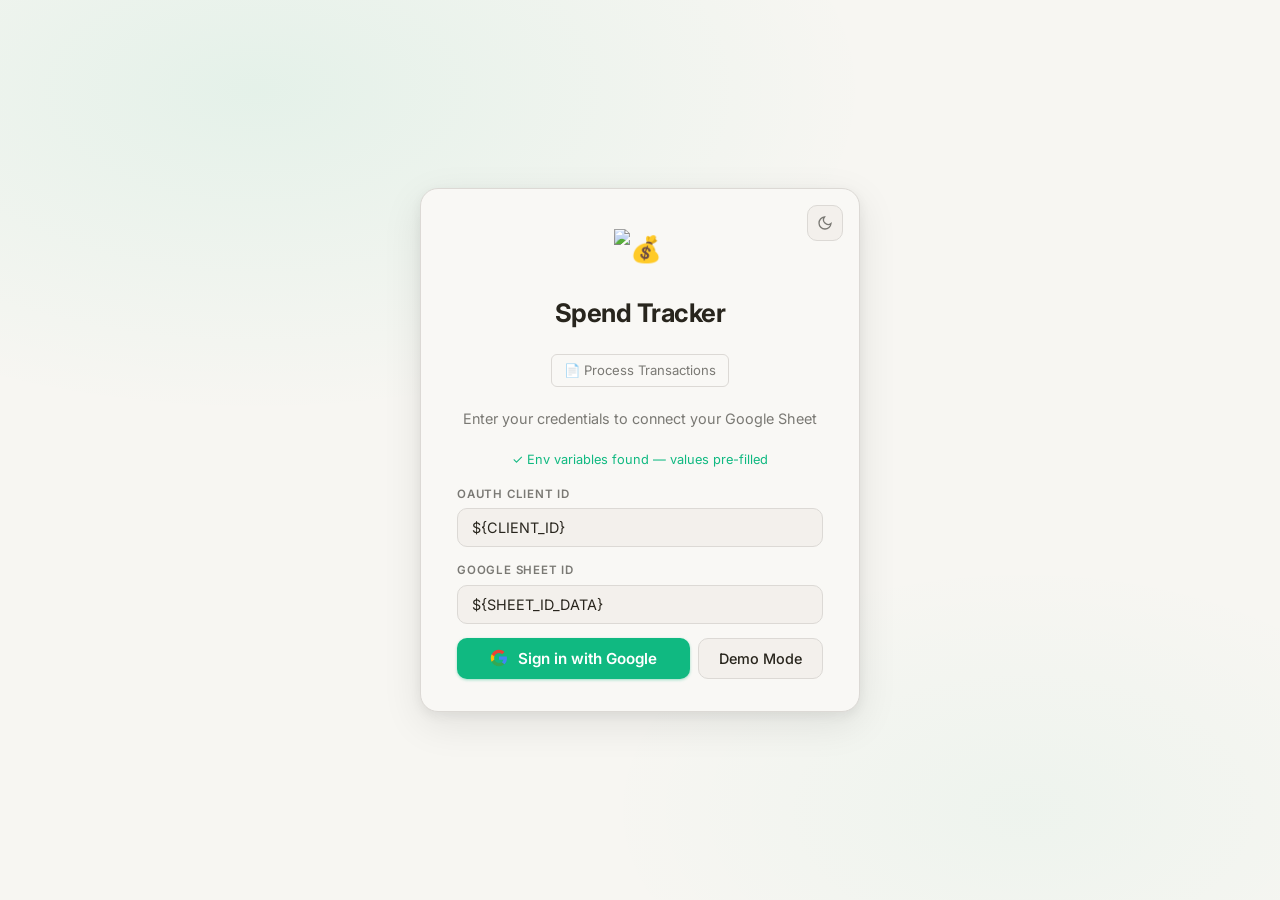
==== commit a7e7c9ce: "fix undefined CONFIG const. update styling." ====
--- a/index.html
+++ b/index.html
@@ -4,6 +4,7 @@
   <meta charset="UTF-8" />
   <meta name="viewport" content="width=device-width, initial-scale=1.0"/>
   <title>Spend Tracker</title>
+  <link rel="icon" type="image/x-icon" href="./favicon.ico">
   <script>
     window.ENV = {
       CLIENT_ID: "${CLIENT_ID}",
@@ -21,7 +22,10 @@
 <div id="auth-screen">
   <div class="login-card">
   <button class="theme-toggle" data-theme-toggle aria-label="Toggle theme"></button>
-  <h1>&#x1F4B8; Spend Tracker</h1>
+  <h1 style="display: flex; flex-direction: column; align-items: center; gap: 0.5em;">
+    <img src="./favicon.ico" alt="💰" style="width: 2em; height: 2em;">
+    Spend Tracker
+  </h1>
       <nav class="header-nav"><a href="./process.html" class="nav-link">&#x1F4C4; Process Transactions</a></nav>
   <p>Enter your credentials to connect your Google Sheet</p>
   <div id="config-form">
@@ -132,6 +136,7 @@
       </div>
       <button class="ctrl-btn" id="cat-type-btn">&#x2699;&#xFE0F; Categories</button>
       <button class="ctrl-btn" id="refresh-btn">&#x27F3; Refresh</button>
+      <button class="theme-toggle" data-theme-toggle aria-label="Toggle theme"></button>
       <div class="user-menu" id="user-menu">
         <button class="user-menu-btn" id="user-menu-btn" aria-haspopup="true" aria-expanded="false">
           <div class="user-avatar-circle" id="user-avatar">
--- a/styles.css
+++ b/styles.css
@@ -11,46 +11,62 @@
 
 /* ── Design Tokens — Light (default) ───────────────────────────────────────── */
 :root {
-  --bg:       #f8fafc;
-  --surface:  #ffffff;
-  --surface2: #f1f5f9;
-  --surface3: #e2e8f0;
+  --bg:       #f7f6f2;
+  --surface:  #f9f8f5;
+  --surface2: #f3f0ec;
+  --surface3: #edeae5;
   --accent:   #10b981;
   --accent-h: #059669;
-  --text:     #0f172a;
-  --muted:    #64748b;
-  --faint:    #94a3b8;
-  --border:   #e2e8f0;
+  --text:     #28251d;
+  --muted:    #7a7974;
+  --faint:    #bab9b4;
+  --border:   #dcd9d5;
   --green:    #10b981;
   --red:      #ef4444;
-  --shadow-sm: 0 1px 3px rgba(15,23,42,.06), 0 1px 2px rgba(15,23,42,.04);
-  --shadow-md: 0 4px 16px rgba(15,23,42,.08), 0 2px 6px rgba(15,23,42,.05);
-  --shadow-lg: 0 12px 40px rgba(15,23,42,.10), 0 4px 12px rgba(15,23,42,.07);
+  --shadow-sm: 0 1px 3px oklch(0.2 0.01 80 / 0.05), 0 1px 2px oklch(0.2 0.01 80 / 0.03);
+  --shadow-md: 0 4px 16px oklch(0.2 0.01 80 / 0.07), 0 2px 6px oklch(0.2 0.01 80 / 0.04);
+  --shadow-lg: 0 12px 40px oklch(0.2 0.01 80 / 0.09), 0 4px 12px oklch(0.2 0.01 80 / 0.06);
   --radius-sm: 6px;
   --radius-md: 10px;
   --radius-lg: 14px;
   --radius-xl: 18px;
   --transition: 200ms cubic-bezier(0.16, 1, 0.3, 1);
+  --chart-grid:           rgba(40, 37, 29, 0.07);
+  --chart-border:         rgba(40, 37, 29, 0.09);
+  --chart-tick:           #7a7974;
+  --chart-tooltip-bg:     #f9f8f5;
+  --chart-tooltip-title:  #28251d;
+  --chart-tooltip-body:   #7a7974;
+  --chart-tooltip-border: #dcd9d5;
+  --chart-legend:         #7a7974;
 }
 
 /* ── Design Tokens — Dark ───────────────────────────────────────────────────── */
 [data-theme="dark"] {
-  --bg:       #0f172a;
-  --surface:  #1e293b;
-  --surface2: #263347;
-  --surface3: #334155;
+  --bg:       #171614;
+  --surface:  #1c1b19;
+  --surface2: #201f1d;
+  --surface3: #2d2c2a;
   --accent:   #34d399;
   --accent-h: #10b981;
-  --text:     #f1f5f9;
-  --muted:    #94a3b8;
-  --faint:    #475569;
-  --border:   #334155;
+  --text:     #cdccca;
+  --muted:    #797876;
+  --faint:    #5a5957;
+  --border:   #393836;
   --green:    #34d399;
   --red:      #f87171;
   --shadow-sm: 0 1px 3px rgba(0,0,0,.3);
   --shadow-md: 0 4px 16px rgba(0,0,0,.4);
   --shadow-lg: 0 12px 40px rgba(0,0,0,.5);
-}
+  --chart-grid:           rgba(205, 204, 202, 0.07);
+  --chart-border:         rgba(205, 204, 202, 0.09);
+  --chart-tick:           #797876;
+  --chart-tooltip-bg:     #1c1b19;
+  --chart-tooltip-title:  #cdccca;
+  --chart-tooltip-body:   #797876;
+  --chart-tooltip-border: #393836;
+  --chart-legend:         #797876;
+  }
 
 /* ── Base ────────────────────────────────────────────────────────────────────── */
 *, *::before, *::after { box-sizing: border-box; margin: 0; padding: 0; }
@@ -93,17 +109,12 @@
   min-height: 100vh;
   gap: 24px;
   padding: 24px;
-  /* subtle grid pattern */
-  background-image:
-    linear-gradient(var(--border) 1px, transparent 1px),
-    linear-gradient(90deg, var(--border) 1px, transparent 1px);
-  background-size: 32px 32px;
-  background-color: var(--bg);
-}
-[data-theme="dark"] #auth-screen {
-  background-image:
-    linear-gradient(rgba(51,65,85,.4) 1px, transparent 1px),
-    linear-gradient(90deg, rgba(51,65,85,.4) 1px, transparent 1px);
+  background:
+    radial-gradient(ellipse 80% 60% at 20% 10%,
+      color-mix(in oklch, var(--accent) 8%, transparent) 0%, transparent 60%),
+    radial-gradient(ellipse 60% 50% at 80% 90%,
+      color-mix(in oklch, var(--accent) 4%, transparent) 0%, transparent 55%),
+    var(--bg);
 }
 
 /* ── Login Card ──────────────────────────────────────────────────────────────── */
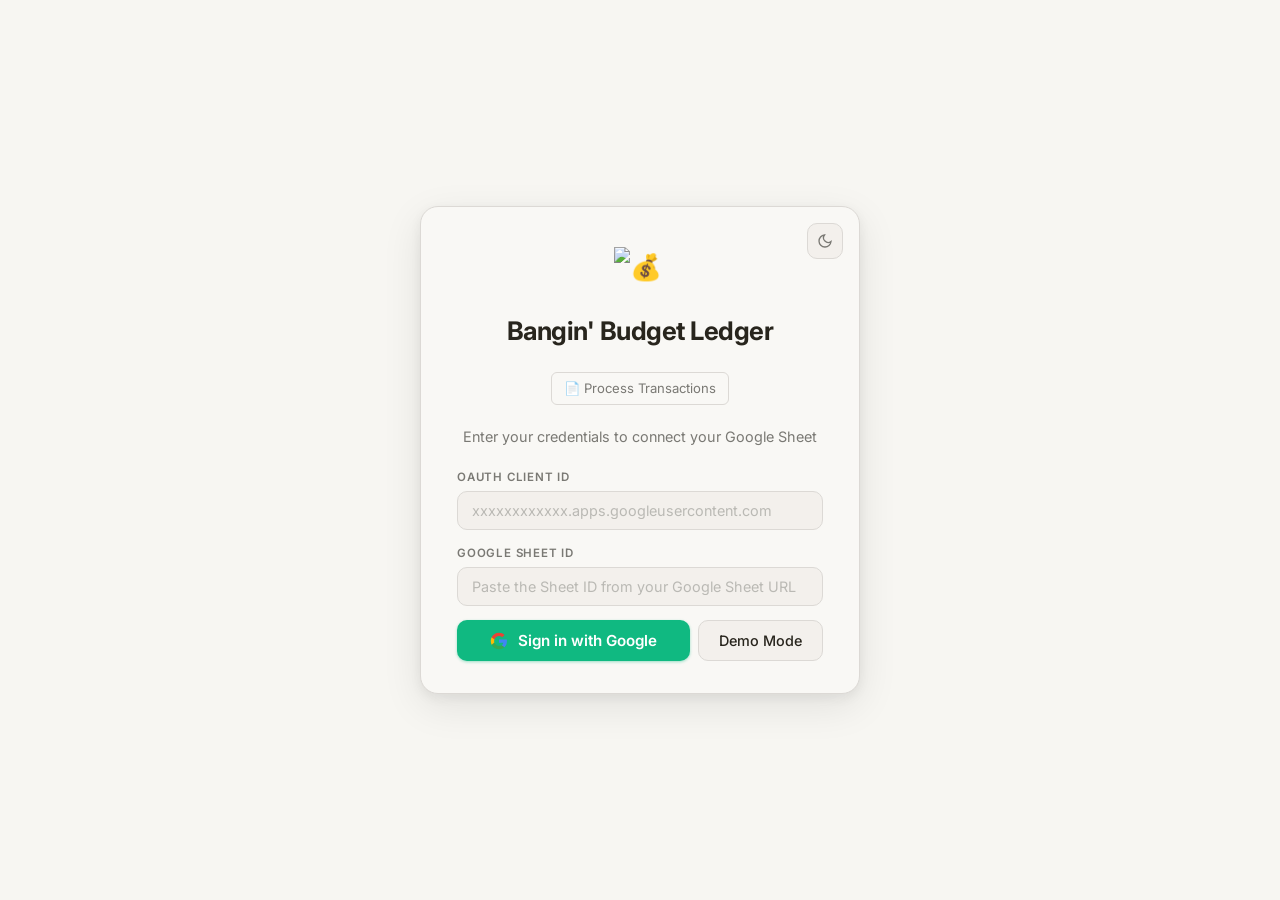
==== commit f3a6071a: "Merge pull request #3 from xwenps/refactor-index-html Refactor index html" ====
--- a/index.html
+++ b/index.html
@@ -3,15 +3,8 @@
 <head>
   <meta charset="UTF-8" />
   <meta name="viewport" content="width=device-width, initial-scale=1.0"/>
-  <title>Spend Tracker</title>
+  <title>BBL</title>
   <link rel="icon" type="image/x-icon" href="./favicon.ico">
-  <script>
-    window.ENV = {
-      CLIENT_ID: "${CLIENT_ID}",
-      SHEET_ID_DATA: "${SHEET_ID_DATA}",
-      DOC_ID_CONFIG: "${DOC_ID_CONFIG}"
-    };
-  </script>
   <script src="https://accounts.google.com/gsi/client" async defer></script>
   <script src="./chart.umd.min.js"></script>
   <link rel="stylesheet" href="./styles.css">
@@ -21,13 +14,15 @@
 <!-- AUTH SCREEN -->
 <div id="auth-screen">
   <div class="login-card">
-  <button class="theme-toggle" data-theme-toggle aria-label="Toggle theme"></button>
-  <h1 style="display: flex; flex-direction: column; align-items: center; gap: 0.5em;">
-    <img src="./favicon.ico" alt="💰" style="width: 2em; height: 2em;">
-    Spend Tracker
-  </h1>
-      <nav class="header-nav"><a href="./process.html" class="nav-link">&#x1F4C4; Process Transactions</a></nav>
-  <p>Enter your credentials to connect your Google Sheet</p>
+    <button class="theme-toggle" data-theme-toggle aria-label="Toggle theme"></button>
+    <h1 style="display: flex; flex-direction: column; align-items: center; gap: 0.5em;">
+      <img src="./favicon.ico" alt="💰" style="width: 2em; height: 2em; cursor: pointer;" onclick="window.cycleText(this.nextElementSibling, ['Bangin\' Budget Ledger', 'Bad B**** Ledger', 'Broke B**** Ledger', 'BBL'])">
+      <span>Bangin' Budget Ledger</span>
+    </h1>
+    <nav class="header-nav">
+      <a href="./process.html" class="nav-link">&#x1F4C4; Process Transactions</a>
+    </nav>
+    <p>Enter your credentials to connect your Google Sheet</p>
   <div id="config-form">
     <div id="env-status">&#x2713; Env variables found &mdash; values pre-filled</div>
     <div id="config-status">&#x2713; config.json found &mdash; values pre-filled</div>
@@ -90,7 +85,7 @@
 <!-- MAIN APP -->
 <div id="app">
   <header>
-    <h1>&#x1F4B8; Spend Tracker</h1>
+    <h1><img src="./favicon.ico" alt="💰" style="width: 1.2em; height: 1.2em; vertical-align: middle; margin-right: 0.5em; cursor: pointer;" onclick="window.cycleText(this.nextElementSibling, ['Bangin\' Budget Ledger', 'Bad B**** Ledger', 'Broke B**** Ledger', 'BBL'])"><span>Bangin' Budget Ledger</span></h1>
     <div class="header-controls">
       <div class="multi-select-wrapper" id="year-wrapper">
         <div class="multi-select-trigger" id="year-trigger">All Years</div>
--- a/styles.css
+++ b/styles.css
@@ -109,12 +109,7 @@
   min-height: 100vh;
   gap: 24px;
   padding: 24px;
-  background:
-    radial-gradient(ellipse 80% 60% at 20% 10%,
-      color-mix(in oklch, var(--accent) 8%, transparent) 0%, transparent 60%),
-    radial-gradient(ellipse 60% 50% at 80% 90%,
-      color-mix(in oklch, var(--accent) 4%, transparent) 0%, transparent 55%),
-    var(--bg);
+  background: var(--bg);
 }
 
 /* ── Login Card ──────────────────────────────────────────────────────────────── */
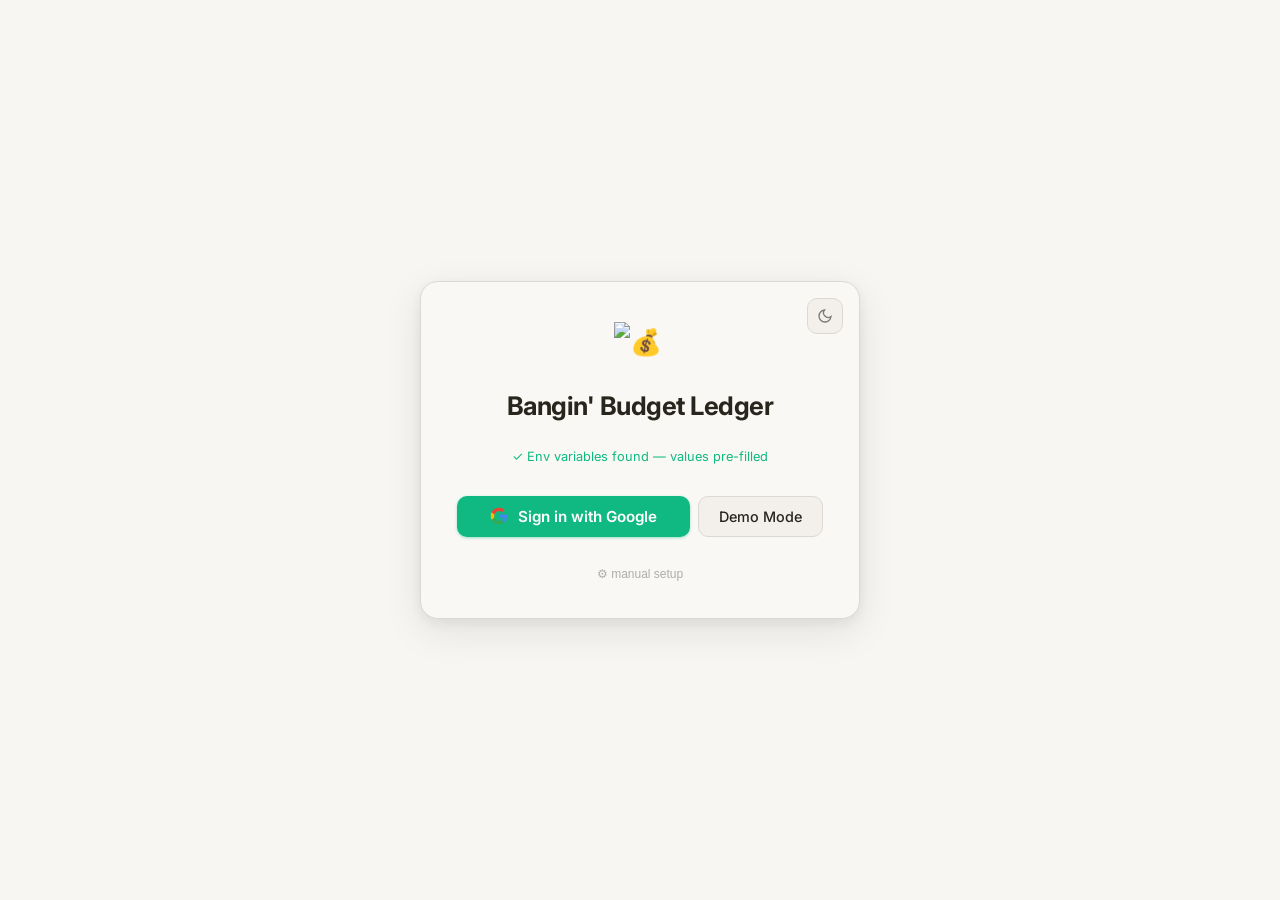
==== commit c1f0cf3e: "add support for "AND" "OR" toggle selector for tags filtering" ====
--- a/index.html
+++ b/index.html
@@ -5,6 +5,13 @@
   <meta name="viewport" content="width=device-width, initial-scale=1.0"/>
   <title>BBL</title>
   <link rel="icon" type="image/x-icon" href="./favicon.ico">
+  <script>
+    window.ENV = {
+      CLIENT_ID: "${CLIENT_ID}",
+      SHEET_ID_DATA: "${SHEET_ID_DATA}",
+      DOC_ID_CONFIG: "${DOC_ID_CONFIG}"
+    };
+  </script>
   <script src="https://accounts.google.com/gsi/client" async defer></script>
   <script src="./chart.umd.min.js"></script>
   <link rel="stylesheet" href="./styles.css">
@@ -19,21 +26,19 @@
       <img src="./favicon.ico" alt="💰" style="width: 2em; height: 2em; cursor: pointer;" onclick="window.cycleText(this.nextElementSibling, ['Bangin\' Budget Ledger', 'Bad B**** Ledger', 'Broke B**** Ledger', 'BBL'])">
       <span>Bangin' Budget Ledger</span>
     </h1>
-    <nav class="header-nav">
-      <a href="./process.html" class="nav-link">&#x1F4C4; Process Transactions</a>
-    </nav>
-    <p>Enter your credentials to connect your Google Sheet</p>
   <div id="config-form">
     <div id="env-status">&#x2713; Env variables found &mdash; values pre-filled</div>
     <div id="config-status">&#x2713; config.json found &mdash; values pre-filled</div>
+  <div id="manual-settings-panel">
     <div class="field-group">
       <label for="client-id-input">OAuth Client ID</label>
-      <input type="text" id="client-id-input" placeholder="xxxxxxxxxxxx.apps.googleusercontent.com" autocomplete="off" spellcheck="false" />
+      <input type="text" id="client-id-input" placeholder="xxxxxxxxxxxx.apps.googleusercontent.com" autocomplete="off" spellcheck="false"/>
     </div>
     <div class="field-group">
       <label for="sheet-id-input">Google Sheet ID</label>
-      <input type="text" id="sheet-id-input" placeholder="Paste the Sheet ID from your Google Sheet URL" autocomplete="off" spellcheck="false" />
-    </div>
+      <input type="text" id="sheet-id-input" placeholder="Sheet ID from URL" autocomplete="off" spellcheck="false"/>
+    </div>
+  </div>
     <div class="btn-row">
       <button id="signin-btn">
         <svg width="18" height="18" viewBox="0 0 24 24" aria-hidden="true">
@@ -46,6 +51,9 @@
       </button>
       <button id="demo-mode-btn" type="button" class="demo-mode-btn">Demo Mode</button>
     </div>
+    <div class="manual-settings-hint">
+      <button id="manual-settings-toggle" title="Enter credentials manually">⚙ manual setup</button>
+    </div>
     <div id="auth-error"></div>
   </div>
   </div>
@@ -87,52 +95,20 @@
   <header>
     <h1><img src="./favicon.ico" alt="💰" style="width: 1.2em; height: 1.2em; vertical-align: middle; margin-right: 0.5em; cursor: pointer;" onclick="window.cycleText(this.nextElementSibling, ['Bangin\' Budget Ledger', 'Bad B**** Ledger', 'Broke B**** Ledger', 'BBL'])"><span>Bangin' Budget Ledger</span></h1>
     <div class="header-controls">
-      <div class="multi-select-wrapper" id="year-wrapper">
-        <div class="multi-select-trigger" id="year-trigger">All Years</div>
-        <div class="multi-select-dropdown" id="year-dropdown">
-          <div class="ms-actions">
-            <button class="ms-action-btn" data-ms="year" data-action="all">Select all</button>
-            <button class="ms-action-btn" data-ms="year" data-action="clear">Clear all</button>
-          </div>
-          <div id="year-options"></div>
-        </div>
-      </div>
-      <div class="multi-select-wrapper" id="month-wrapper">
-        <div class="multi-select-trigger" id="month-trigger">All Months</div>
-        <div class="multi-select-dropdown" id="month-dropdown">
-          <div class="ms-actions">
-            <button class="ms-action-btn" data-ms="month" data-action="all">Select all</button>
-            <button class="ms-action-btn" data-ms="month" data-action="clear">Clear all</button>
-          </div>
-          <div id="month-options"></div>
-        </div>
-      </div>
-      <div class="multi-select-wrapper" id="owner-wrapper">
-        <div class="multi-select-trigger" id="owner-trigger">All Owners</div>
-        <div class="multi-select-dropdown" id="owner-dropdown">
-          <input class="ms-search" id="owner-search" type="text" placeholder="Search&#x2026;" />
-          <div class="ms-actions">
-            <button class="ms-action-btn" data-ms="owner" data-action="all">Select all</button>
-            <button class="ms-action-btn" data-ms="owner" data-action="clear">Clear all</button>
-          </div>
-          <div id="owner-options"></div>
-        </div>
-      </div>
-      <div class="multi-select-wrapper" id="cat-wrapper">
-        <div class="multi-select-trigger" id="cat-trigger">All Categories</div>
-        <div class="multi-select-dropdown" id="cat-dropdown">
-          <input class="ms-search" id="cat-search" type="text" placeholder="Search&#x2026;" />
-          <div class="ms-actions">
-            <button class="ms-action-btn" data-ms="cat" data-action="all">Select all</button>
-            <button class="ms-action-btn" data-ms="cat" data-action="clear">Clear all</button>
-          </div>
-          <div id="cat-options"></div>
-        </div>
-      </div>
-      <button class="ctrl-btn" id="cat-type-btn">&#x2699;&#xFE0F; Categories</button>
-      <button class="ctrl-btn" id="refresh-btn">&#x27F3; Refresh</button>
+      <button class="ctrl-btn" id="cat-type-btn">&#x2699;&#xFE0F; Income/Expense</button>
+      <a href="./process.html" class="ctrl-btn" id="process-link" title="Process Transactions" aria-label="Process Transactions"><svg width="15" height="15" viewBox="0 0 24 24" fill="none" stroke="currentColor" stroke-width="2" aria-hidden="true">
+            <path d="M13 2H6a2 2 0 0 0-2 2v16a2 2 0 0 0 2 2h12a2 2 0 0 0 2-2V9z"/>
+            <polyline points="13 2 13 9 20 9"/>
+            <line x1="7" y1="13" x2="17" y2="13"/>
+            <line x1="7" y1="17" x2="17" y2="17"/>
+            <line x1="7" y1="9" x2="10" y2="9"/>
+          </svg></a>
+      <button class="ctrl-btn" id="refresh-btn" title="Refresh data" aria-label="Refresh data"><svg width="15" height="15" viewBox="0 0 24 24" fill="none" stroke="currentColor" stroke-width="2.5" aria-hidden="true">
+            <polyline points="23 4 23 10 17 10"/>
+            <path d="M20.49 15a9 9 0 1 1-2.12-9.36L23 10"/>
+          </svg></button>
       <button class="theme-toggle" data-theme-toggle aria-label="Toggle theme"></button>
-      <div class="user-menu" id="user-menu">
+            <div class="user-menu" id="user-menu">
         <button class="user-menu-btn" id="user-menu-btn" aria-haspopup="true" aria-expanded="false">
           <div class="user-avatar-circle" id="user-avatar">
             <span id="user-initials">?</span>
@@ -163,6 +139,69 @@
     </div>
   </header>
 
+  <div class="filter-bar">
+      <div class="multi-select-wrapper" id="year-wrapper">
+        <div class="multi-select-trigger" id="year-trigger">All Years</div>
+        <div class="multi-select-dropdown" id="year-dropdown">
+          <div class="ms-actions">
+            <button class="ms-action-btn" data-ms="year" data-action="all">Select all</button>
+            <button class="ms-action-btn" data-ms="year" data-action="clear">Clear all</button>
+          </div>
+          <div id="year-options"></div>
+        </div>
+      </div>
+      <div class="multi-select-wrapper" id="month-wrapper">
+        <div class="multi-select-trigger" id="month-trigger">All Months</div>
+        <div class="multi-select-dropdown" id="month-dropdown">
+          <div class="ms-actions">
+            <button class="ms-action-btn" data-ms="month" data-action="all">Select all</button>
+            <button class="ms-action-btn" data-ms="month" data-action="clear">Clear all</button>
+          </div>
+          <div id="month-options"></div>
+        </div>
+      </div>
+      <div class="multi-select-wrapper" id="owner-wrapper">
+        <div class="multi-select-trigger" id="owner-trigger">All Owners</div>
+        <div class="multi-select-dropdown" id="owner-dropdown">
+          <input class="ms-search" id="owner-search" type="text" placeholder="Search&#x2026;" />
+          <div class="ms-actions">
+            <button class="ms-action-btn" data-ms="owner" data-action="all">Select all</button>
+            <button class="ms-action-btn" data-ms="owner" data-action="clear">Clear all</button>
+          </div>
+          <div id="owner-options"></div>
+        </div>
+      </div>
+      <div class="multi-select-wrapper" id="cat-wrapper">
+        <div class="multi-select-trigger" id="cat-trigger">All Categories</div>
+        <div class="multi-select-dropdown" id="cat-dropdown">
+          <input class="ms-search" id="cat-search" type="text" placeholder="Search&#x2026;" />
+          <div class="ms-actions">
+            <button class="ms-action-btn" data-ms="cat" data-action="all">Select all</button>
+            <button class="ms-action-btn" data-ms="cat" data-action="clear">Clear all</button>
+          </div>
+          <div id="cat-options"></div>
+        </div>
+      </div>
+      <div class="multi-select-wrapper" id="tag-wrapper">
+        <div class="multi-select-trigger" id="tag-trigger">All Tags</div>
+        <div class="multi-select-dropdown" id="tag-dropdown">
+          <input type="text" class="ms-search" id="tag-search" placeholder="Search tags…">
+          <div class="ms-actions">
+            <button class="ms-action-btn" data-ms="tag" data-action="all">All</button>
+            <button class="ms-action-btn" data-ms="tag" data-action="none">None</button>
+          </div>
+          <div class="ms-tag-mode">
+            <span class="ms-tag-mode-label">Match mode:</span>
+            <div class="ms-tag-mode-toggle">
+              <button class="ms-tag-mode-btn active" data-mode="AND">AND</button>
+              <button class="ms-tag-mode-btn" data-mode="OR">OR</button>
+            </div>
+          </div>
+          <div class="ms-options" id="tag-options"></div>
+        </div>
+      </div>
+  </div>
+
   <!-- KPIs -->
   <div class="kpi-grid">
     <div class="kpi-card kpi-income">
@@ -213,6 +252,7 @@
   <div class="freq-toggle-row ">
     <span style="font-size:0.78rem; color:var(--muted); text-transform:uppercase; letter-spacing:0.05em;">Chart Period</span>
     <div class="freq-toggle" id="freq-toggle">
+      <button class="freq-btn" data-freq="daily">Daily</button>
       <button class="freq-btn active" data-freq="monthly">Monthly</button>
       <button class="freq-btn" data-freq="quarterly">Quarterly</button>
       <button class="freq-btn" data-freq="yearly">Yearly</button>
@@ -240,6 +280,15 @@
     <div class="chart-card">
       <h3>Top Expense Categories</h3>
       <div class="chart-wrap"><canvas id="chart-category-bar"></canvas></div>
+    </div>
+    <div class="chart-card chart-full" id="subcategory-drill-card" style="display:none">
+      <div class="drill-header">
+        <h3 id="drill-title">Subcategory Breakdown</h3>
+        <button class="modal-close" id="drill-close">✕</button>
+      </div>
+      <div class="chart-wrap">
+        <canvas id="chart-subcategory-drill"></canvas>
+      </div>
     </div>
     <div class="chart-card chart-full">
       <h3 id="title-category-period">Categorized Expenses by Period</h3>
@@ -260,6 +309,8 @@
           <th data-col="description">Description &#x21D5;</th>
           <th data-col="amount">Amount &#x21D5;</th>
           <th data-col="category">Category &#x21D5;</th>
+          <th data-col="subcategory">Subcategory ⇕</th>
+          <th>Tags</th>
           <th data-col="account">Account &#x21D5;</th>
           <th data-col="accountOwner">Owner &#x21D5;</th>
           <th data-col="notes">Notes</th>
--- a/styles.css
+++ b/styles.css
@@ -112,6 +112,36 @@
   background: var(--bg);
 }
 
+#manual-settings-panel {
+  overflow: hidden;
+  max-height: 0;
+  opacity: 0;
+  transition: max-height 0.3s ease, opacity 0.25s ease;
+  display: flex;
+  flex-direction: column;
+  gap: 14px;
+}
+#manual-settings-panel.open {
+  max-height: 200px;
+  opacity: 1;
+}
+.manual-settings-hint {
+  text-align: center;
+  margin-top: 0.6rem;
+}
+#manual-settings-toggle {
+  background: none;
+  border: none;
+  cursor: pointer;
+  font-size: 0.75rem;
+  opacity: 0.35;
+  color: inherit;
+  transition: opacity 0.2s;
+}
+#manual-settings-toggle:hover {
+  opacity: 0.7;
+}
+
 /* ── Login Card ──────────────────────────────────────────────────────────────── */
 .login-card {
   background: var(--surface);
@@ -300,6 +330,66 @@
 button.ctrl-btn:hover { border-color: var(--accent); background: var(--surface2); }
 #signout-btn { color: var(--muted); font-size: 0.82rem; }
 
+
+/* ── Filter Bar (below app header) ──────────────────────────────────────────── */
+#app > header {
+  margin-bottom: 0;
+  padding-bottom: 16px;
+  border-bottom: none;
+}
+
+.filter-bar {
+  display: flex;
+  align-items: center;
+  gap: 8px;
+  flex-wrap: wrap;
+  padding: 12px 0 16px;
+  margin-bottom: 20px;
+  border-bottom: 1px solid var(--border);
+}
+
+/* ── Uniform 36px height across all header controls ──────────────────────────── */
+.multi-select-trigger,
+button.ctrl-btn,
+a.ctrl-btn,
+.theme-toggle {
+  height: 36px;
+  box-sizing: border-box;
+}
+
+button.ctrl-btn,
+a.ctrl-btn {
+  display: inline-flex;
+  align-items: center;
+  justify-content: center;
+  gap: 6px;
+  text-decoration: none;
+  padding: 0 14px;
+}
+
+/* ── <a> styled as ctrl-btn (e.g. #process-link) ─────────────────────────────── */
+a.ctrl-btn {
+  background: var(--surface);
+  border: 1.5px solid var(--border);
+  color: var(--text);
+  border-radius: var(--radius-md);
+  font-size: 0.85rem;
+  font-family: inherit;
+  cursor: pointer;
+  outline: none;
+  transition: border-color var(--transition), background var(--transition);
+}
+a.ctrl-btn:hover {
+  border-color: var(--accent);
+  background: var(--surface2);
+}
+
+/* ── Icon-only buttons (refresh, process link) ───────────────────────────────── */
+#refresh-btn,
+#process-link {
+  padding: 0 10px;
+  min-width: 36px;
+}
 /* ── Header Nav links ────────────────────────────────────────────────────────── */
 .header-nav { display: flex; align-items: center; gap: 4px; }
 .nav-link {
@@ -358,6 +448,17 @@
   overflow: hidden;
 }
 .user-dropdown-menu.open { display: block; }
+
+/* Mobile positioning fix for user dropdown */
+@media (max-width: 768px) {
+  .user-dropdown-menu {
+    right: auto;
+    left: 0;
+    min-width: 200px;
+    max-width: calc(100vw - 20px);
+  }
+}
+
 .user-dropdown-header { padding: 12px 16px; border-bottom: 1px solid var(--border); }
 .user-dropdown-header .ud-name  { font-size: 0.88rem; font-weight: 600; }
 .user-dropdown-header .ud-email {
@@ -523,6 +624,19 @@
 .page-btn:hover:not(:disabled) { border-color: var(--accent); }
 .page-btn:disabled { opacity: 0.35; cursor: default; }
 
+/* ── Tag Badges (table) ────────────────────────────────────────────────────── */
+.tag-badge {
+  display: inline-block;
+  padding: 1px 7px;
+  border-radius: 20px;
+  font-size: 0.7rem;
+  font-weight: 500;
+  background: color-mix(in srgb, var(--accent) 12%, transparent);
+  border: 1px solid color-mix(in srgb, var(--accent) 25%, transparent);
+  color: var(--accent);
+  margin: 1px 2px;
+}
+
 /* ── Multi-select Dropdowns ──────────────────────────────────────────────────── */
 .multi-select-wrapper { position: relative; display: inline-block; }
 .multi-select-trigger {
@@ -533,7 +647,7 @@
   border-radius: var(--radius-md);
   font-size: 0.85rem; font-family: inherit;
   cursor: pointer; user-select: none; white-space: nowrap;
-  min-width: 140px; position: relative; display: inline-block;
+  min-width: 140px; position: relative; display: inline-flex; align-items: center;
   transition: border-color var(--transition);
 }
 .multi-select-trigger::after {
@@ -580,6 +694,47 @@
   background: var(--accent); color: #fff;
   border-radius: 20px; padding: 1px 7px;
   font-size: 0.7rem; font-weight: 700; margin-left: 4px;
+}
+
+.ms-tag-mode {
+  display: flex;
+  align-items: center;
+  gap: 8px;
+  padding: 6px 12px 8px;
+  border-bottom: 1px solid var(--border);
+  margin-bottom: 4px;
+}
+.ms-tag-mode-label {
+  font-size: 0.72rem;
+  color: var(--muted);
+  white-space: nowrap;
+}
+.ms-tag-mode-toggle {
+  display: inline-flex;
+  border: 1.5px solid var(--border);
+  border-radius: var(--radius-sm);
+  overflow: hidden;
+}
+.ms-tag-mode-btn {
+  background: transparent;
+  border: none;
+  color: var(--muted);
+  padding: 2px 10px;
+  font-size: 0.72rem;
+  font-weight: 700;
+  font-family: inherit;
+  cursor: pointer;
+  transition: background var(--transition), color var(--transition);
+  border-right: 1px solid var(--border);
+}
+.ms-tag-mode-btn:last-child { border-right: none; }
+.ms-tag-mode-btn.active {
+  background: var(--accent);
+  color: #fff;
+}
+.ms-tag-mode-btn:not(.active):hover {
+  background: var(--surface2);
+  color: var(--text);
 }
 
 /* ── Modals ──────────────────────────────────────────────────────────────────── */
@@ -636,3 +791,19 @@
 }
 .type-btn.active-expense { background: color-mix(in srgb, var(--red)   15%, transparent); color: var(--red);   }
 .type-btn.active-income  { background: color-mix(in srgb, var(--green) 15%, transparent); color: var(--green); }
+
+/* ── Subcategory Drill-down ────────────────────────────────────────────────── */
+.drill-header {
+  display: flex;
+  justify-content: space-between;
+  align-items: center;
+  margin-bottom: 16px;
+}
+.drill-header h3 {
+  font-size: 0.72rem;
+  font-weight: 600;
+  color: var(--muted);
+  text-transform: uppercase;
+  letter-spacing: 0.07em;
+  margin-bottom: 0;
+}
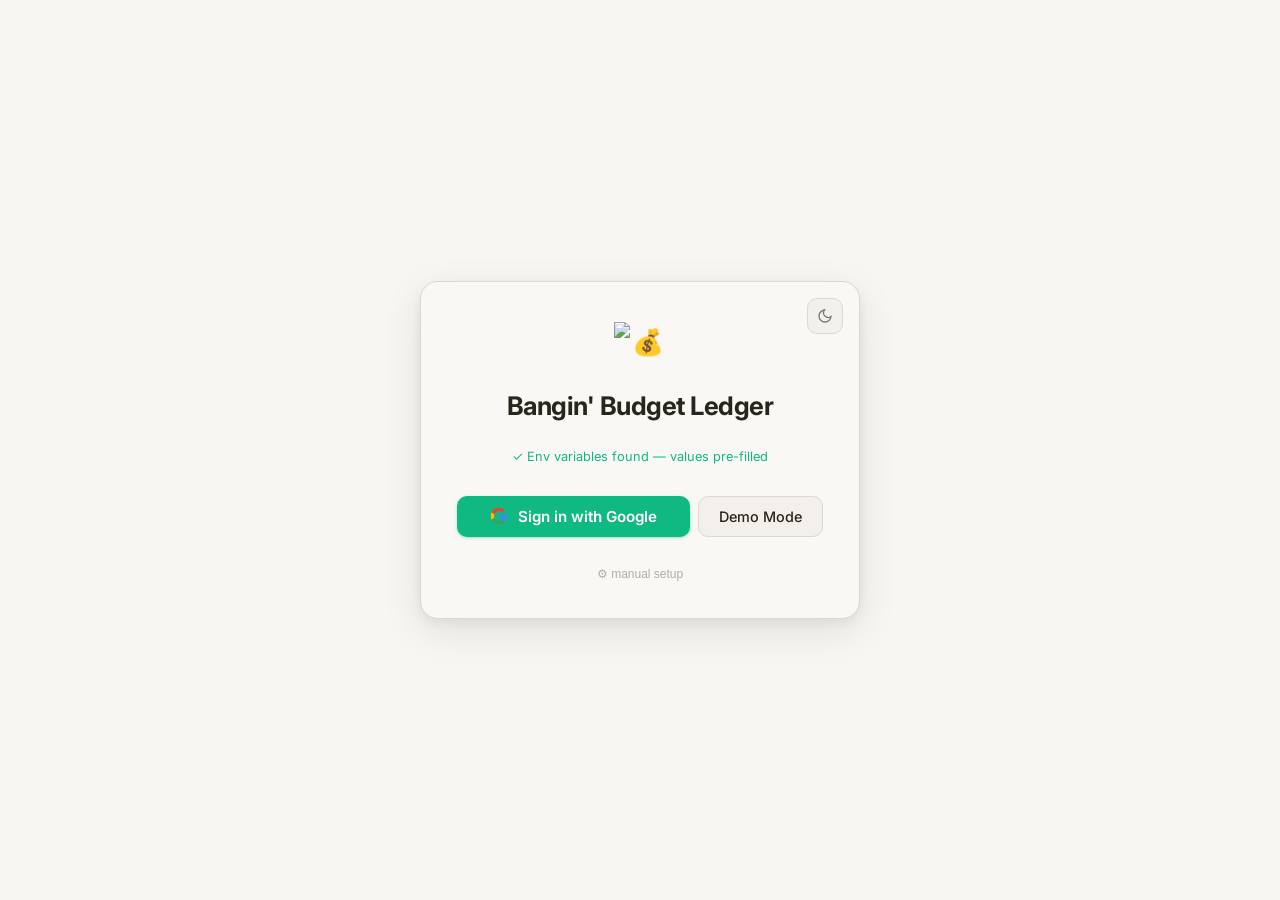
==== commit 8c67ae6b: "delete stale demo fixtures" ====
--- a/index.html
+++ b/index.html
@@ -63,31 +63,6 @@
 <div id="loading">
   <div class="spinner"></div>
   <p>Fetching your spending data...</p>
-</div>
-
-<!-- DEMO MODE MODAL -->
-<div id="demo-overlay" class="modal-overlay" style="display:none">
-  <div class="modal-box">
-    <div class="modal-header">
-      <h2>Demo Mode — Public Sheet</h2>
-      <button class="modal-close" id="demo-close">&#x2715;</button>
-    </div>
-    <p class="modal-hint">Enter a public Google Sheet ID and comma-separated <code>gid</code> values for the tabs to ingest.</p>
-    <div style="display:flex;flex-direction:column;gap:8px;">
-      <div class="field-group">
-        <label for="demo-sheet-id">Sheet ID</label>
-        <input id="demo-sheet-id" type="text" placeholder="Public Sheet ID" />
-      </div>
-      <div class="field-group">
-        <label for="demo-gids">gids (comma separated)</label>
-        <input id="demo-gids" type="text" placeholder="e.g. 0,1" />
-      </div>
-      <div style="display:flex;gap:8px;justify-content:flex-end;margin-top:8px;">
-        <button class="ctrl-btn" id="demo-load-btn">Load Demo</button>
-        <button class="ctrl-btn" id="demo-cancel">Cancel</button>
-      </div>
-    </div>
-  </div>
 </div>
 
 <!-- MAIN APP -->
--- a/styles.css
+++ b/styles.css
@@ -163,6 +163,8 @@
   font-weight: 700;
   letter-spacing: -0.02em;
   margin: 0;
+  text-align: center;
+  width: 100%;
 }
 .login-card > p  { color: var(--muted); font-size: 0.9rem; margin: 0; text-align: center; }
 .login-card #config-form  { width: 100%; }
@@ -177,18 +179,6 @@
   top: 16px;
   right: 16px;
 }
-
-/* Logo lockup on auth */
-.login-logo {
-  display: flex;
-  align-items: center;
-  gap: 10px;
-  color: var(--text);
-  font-size: 1.1rem;
-  font-weight: 700;
-  letter-spacing: -0.01em;
-}
-.login-logo img, .login-logo svg { width: 36px; height: 36px; }
 
 /* ── Form Elements ───────────────────────────────────────────────────────────── */
 #config-form { display: flex; flex-direction: column; gap: 14px; width: 360px; }
@@ -806,4 +796,30 @@
   text-transform: uppercase;
   letter-spacing: 0.07em;
   margin-bottom: 0;
+}
+
+/* ── Toast notification ────────────────────────────────────────────────── */
+.toast {
+  position: fixed;
+  bottom: 24px;
+  left: 50%;
+  transform: translateX(-50%) translateY(0);
+  background: var(--surface);
+  color: var(--text);
+  border: 1.5px solid var(--border);
+  border-left: 4px solid var(--red);
+  border-radius: var(--radius-md);
+  box-shadow: var(--shadow-lg);
+  padding: 10px 18px;
+  font-size: 0.875rem;
+  font-weight: 500;
+  white-space: nowrap;
+  z-index: 9999;
+  opacity: 1;
+  transition: opacity 0.4s ease, transform 0.4s ease;
+  pointer-events: none;
+}
+.toast.toast-hiding {
+  opacity: 0;
+  transform: translateX(-50%) translateY(8px);
 }
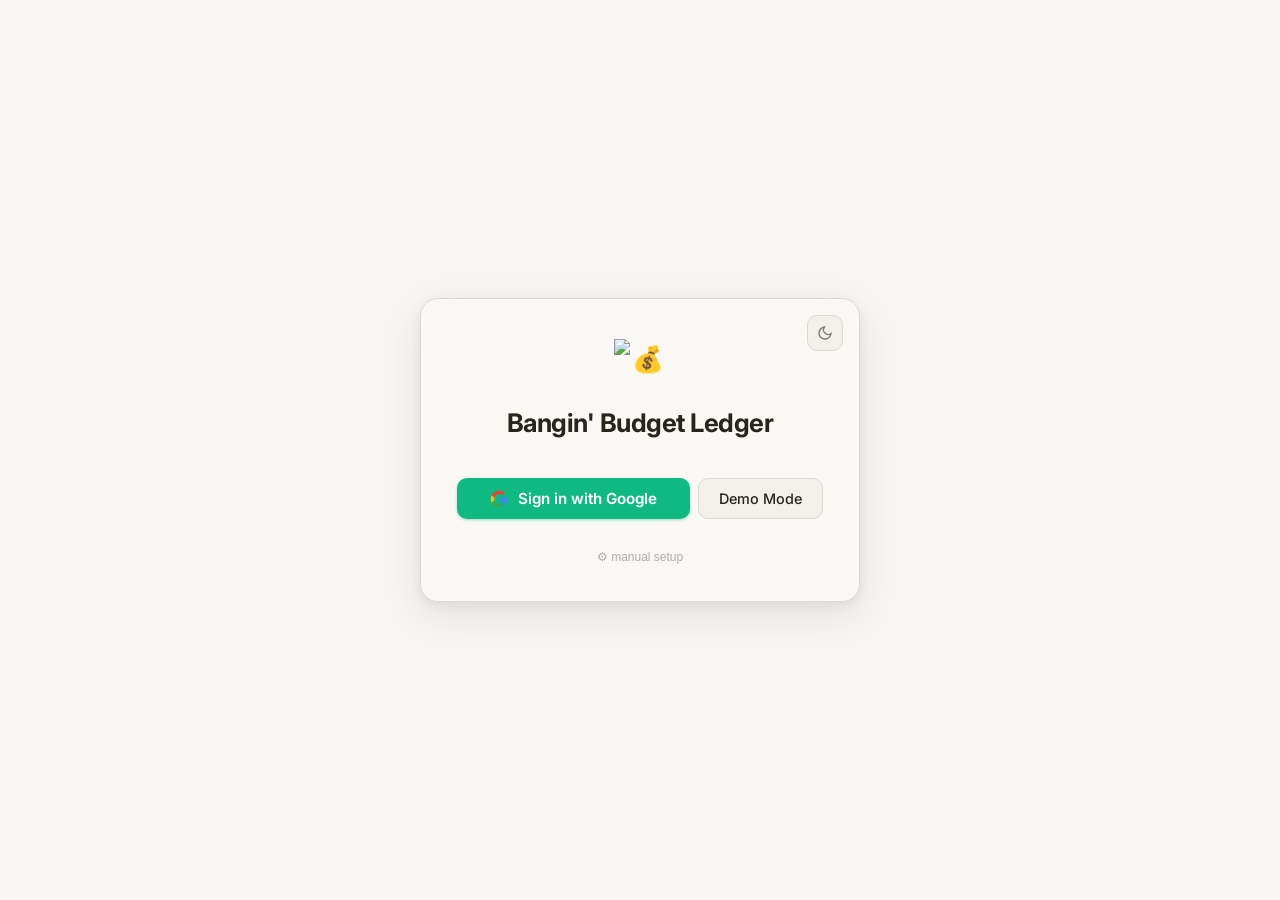
==== commit 7ea6e45f: "fix processor math for citi cards" ====
--- a/index.html
+++ b/index.html
@@ -26,36 +26,36 @@
       <img src="./favicon.ico" alt="💰" style="width: 2em; height: 2em; cursor: pointer;" onclick="window.cycleText(this.nextElementSibling, ['Bangin\' Budget Ledger', 'Bad B**** Ledger', 'Broke B**** Ledger', 'BBL'])">
       <span>Bangin' Budget Ledger</span>
     </h1>
-  <div id="config-form">
-    <div id="env-status">&#x2713; Env variables found &mdash; values pre-filled</div>
-    <div id="config-status">&#x2713; config.json found &mdash; values pre-filled</div>
-  <div id="manual-settings-panel">
-    <div class="field-group">
-      <label for="client-id-input">OAuth Client ID</label>
-      <input type="text" id="client-id-input" placeholder="xxxxxxxxxxxx.apps.googleusercontent.com" autocomplete="off" spellcheck="false"/>
-    </div>
-    <div class="field-group">
-      <label for="sheet-id-input">Google Sheet ID</label>
-      <input type="text" id="sheet-id-input" placeholder="Sheet ID from URL" autocomplete="off" spellcheck="false"/>
-    </div>
-  </div>
-    <div class="btn-row">
-      <button id="signin-btn">
-        <svg width="18" height="18" viewBox="0 0 24 24" aria-hidden="true">
-          <path d="M22.56 12.25c0-.78-.07-1.53-.2-2.25H12v4.26h5.92c-.26 1.37-1.04 2.53-2.21 3.31v2.77h3.57c2.08-1.92 3.28-4.74 3.28-8.09z" fill="#4285F4"/>
-          <path d="M12 23c2.97 0 5.46-.98 7.28-2.66l-3.57-2.77c-.98.66-2.23 1.06-3.71 1.06-2.86 0-5.29-1.93-6.16-4.53H2.18v2.84C3.99 20.53 7.7 23 12 23z" fill="#34A853"/>
-          <path d="M5.84 14.09c-.22-.66-.35-1.36-.35-2.09s.13-1.43.35-2.09V7.07H2.18C1.43 8.55 1 10.22 1 12s.43 3.45 1.18 4.93l3.66-2.84z" fill="#FBBC05"/>
-          <path d="M12 5.38c1.62 0 3.06.56 4.21 1.64l3.15-3.15C17.45 2.09 14.97 1 12 1 7.7 1 3.99 3.47 2.18 7.07l3.66 2.84c.87-2.6 3.3-4.53 6.16-4.53z" fill="#EA4335"/>
-        </svg>
-        Sign in with Google
-      </button>
-      <button id="demo-mode-btn" type="button" class="demo-mode-btn">Demo Mode</button>
-    </div>
-    <div class="manual-settings-hint">
-      <button id="manual-settings-toggle" title="Enter credentials manually">⚙ manual setup</button>
-    </div>
-    <div id="auth-error"></div>
-  </div>
+    <div id="config-form">
+      <div id="manual-settings-panel">
+        <div id="env-status">&#x2713; Env variables found &mdash; values pre-filled</div>
+        <div id="config-status">&#x2713; config.json found &mdash; values pre-filled</div>
+        <div class="field-group">
+          <label for="client-id-input">OAuth Client ID</label>
+          <input type="text" id="client-id-input" placeholder="xxxxxxxxxxxx.apps.googleusercontent.com" autocomplete="off" spellcheck="false"/>
+        </div>
+        <div class="field-group">
+          <label for="sheet-id-input">Google Sheet ID</label>
+          <input type="text" id="sheet-id-input" placeholder="Sheet ID from URL" autocomplete="off" spellcheck="false"/>
+        </div>
+      </div>
+      <div class="btn-row">
+        <button id="signin-btn">
+          <svg width="18" height="18" viewBox="0 0 24 24" aria-hidden="true">
+            <path d="M22.56 12.25c0-.78-.07-1.53-.2-2.25H12v4.26h5.92c-.26 1.37-1.04 2.53-2.21 3.31v2.77h3.57c2.08-1.92 3.28-4.74 3.28-8.09z" fill="#4285F4"/>
+            <path d="M12 23c2.97 0 5.46-.98 7.28-2.66l-3.57-2.77c-.98.66-2.23 1.06-3.71 1.06-2.86 0-5.29-1.93-6.16-4.53H2.18v2.84C3.99 20.53 7.7 23 12 23z" fill="#34A853"/>
+            <path d="M5.84 14.09c-.22-.66-.35-1.36-.35-2.09s.13-1.43.35-2.09V7.07H2.18C1.43 8.55 1 10.22 1 12s.43 3.45 1.18 4.93l3.66-2.84z" fill="#FBBC05"/>
+            <path d="M12 5.38c1.62 0 3.06.56 4.21 1.64l3.15-3.15C17.45 2.09 14.97 1 12 1 7.7 1 3.99 3.47 2.18 7.07l3.66 2.84c.87-2.6 3.3-4.53 6.16-4.53z" fill="#EA4335"/>
+          </svg>
+          Sign in with Google
+        </button>
+        <button id="demo-mode-btn" type="button" class="demo-mode-btn">Demo Mode</button>
+      </div>
+      <div class="manual-settings-hint">
+        <button id="manual-settings-toggle" title="Enter credentials manually">⚙ manual setup</button>
+      </div>
+      <div id="auth-error"></div>
+    </div>
   </div>
 </div>
 
